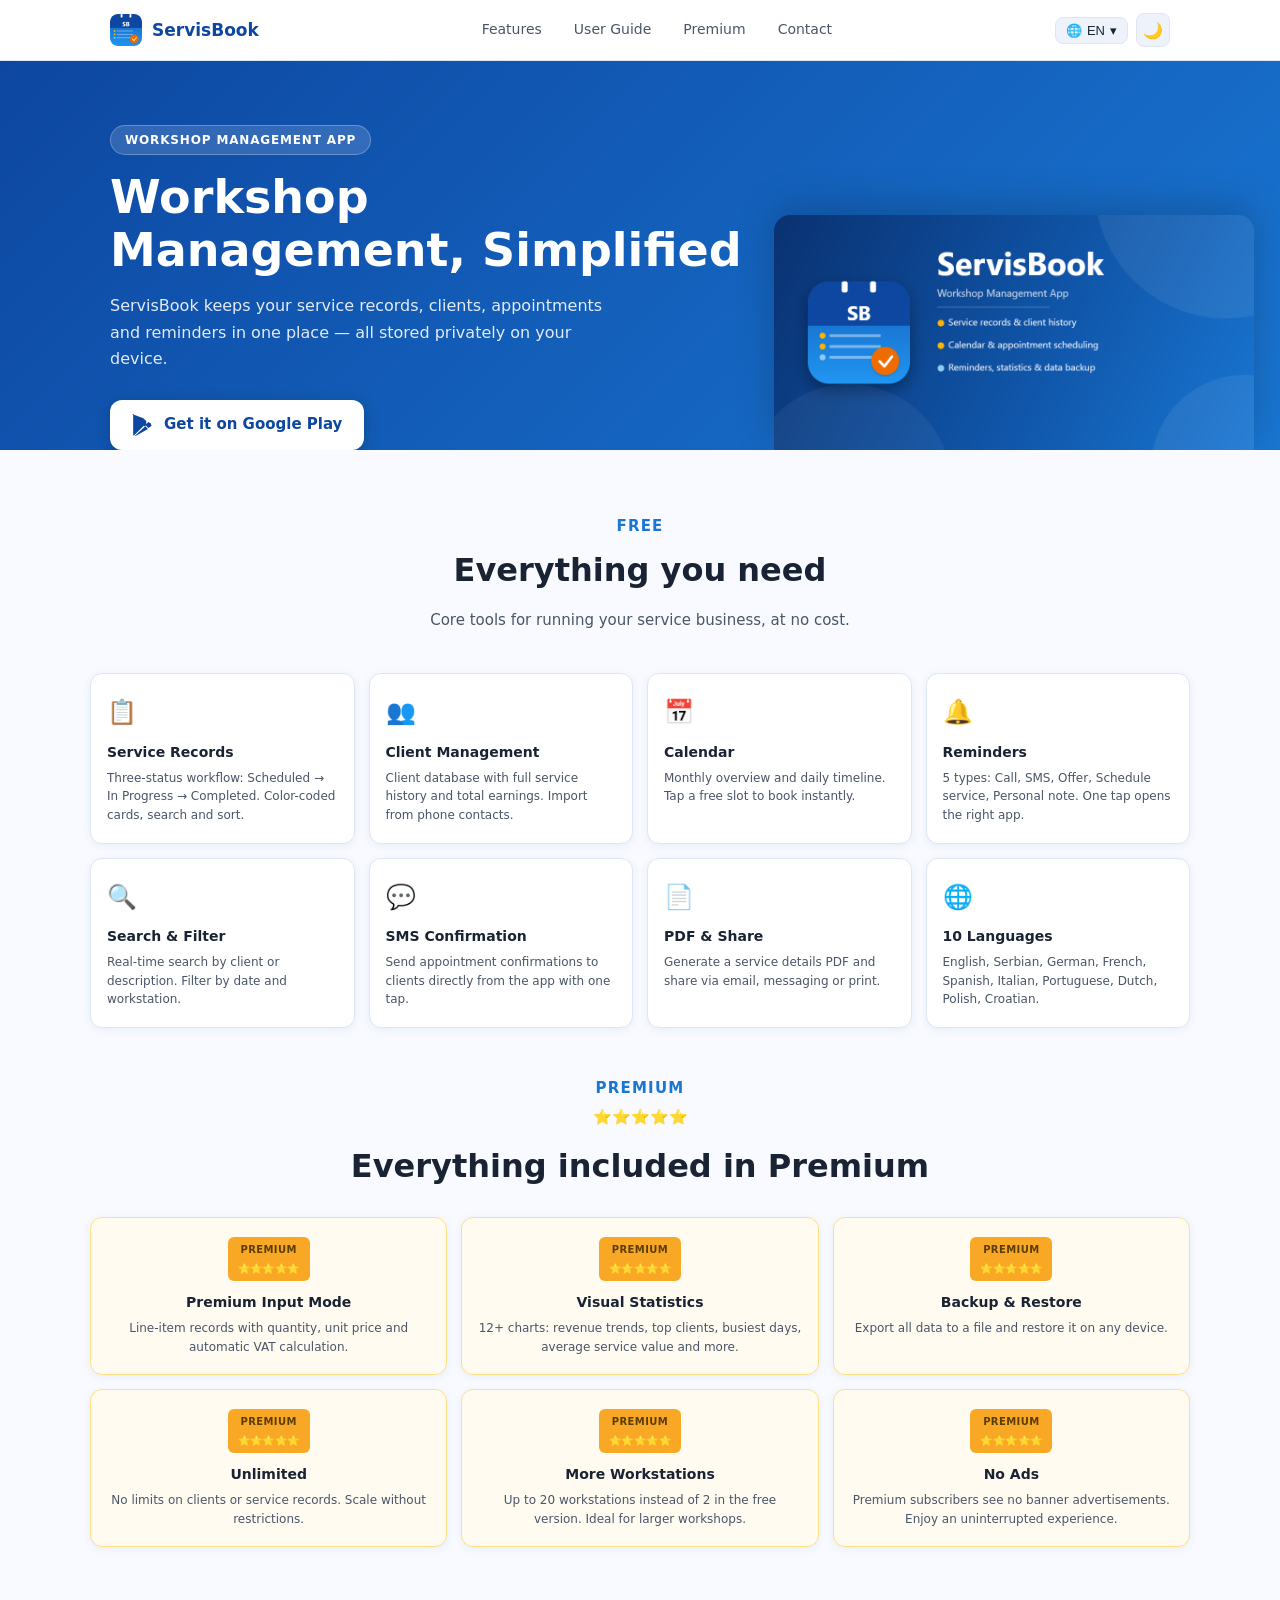
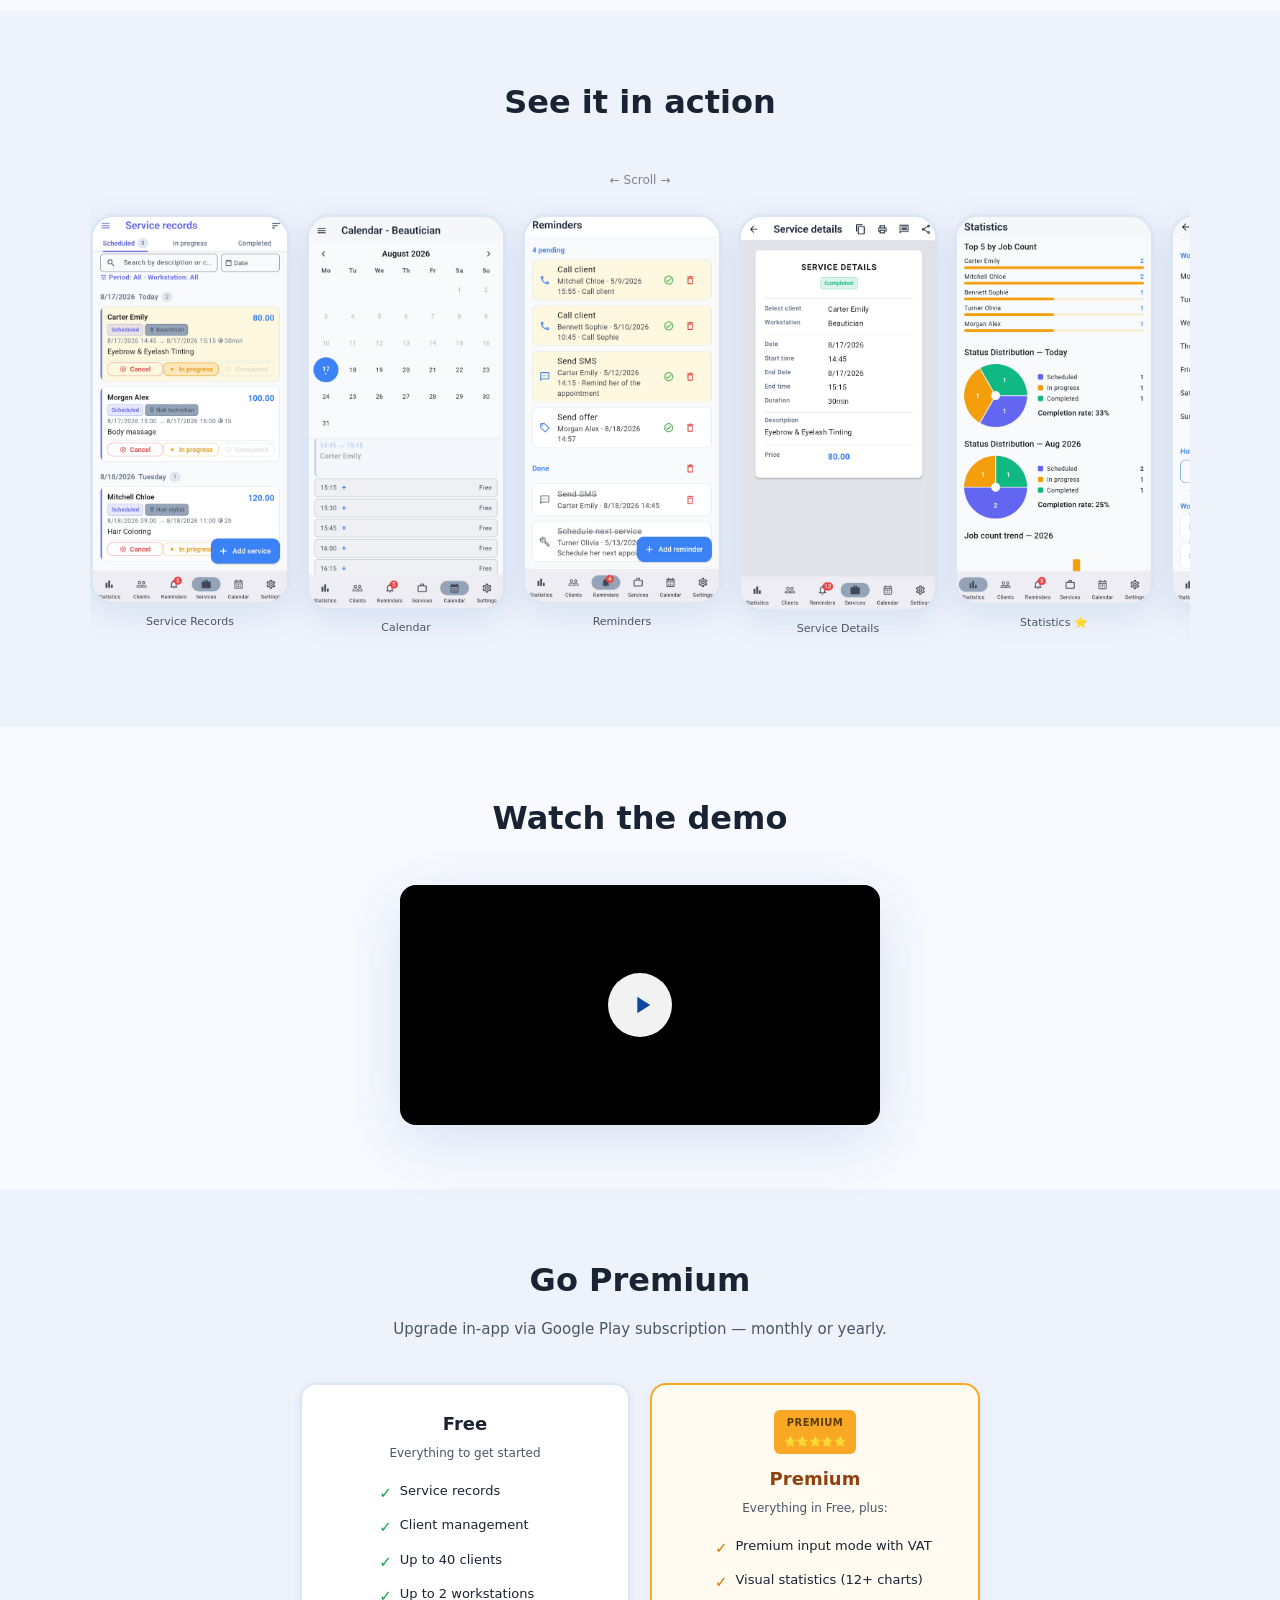
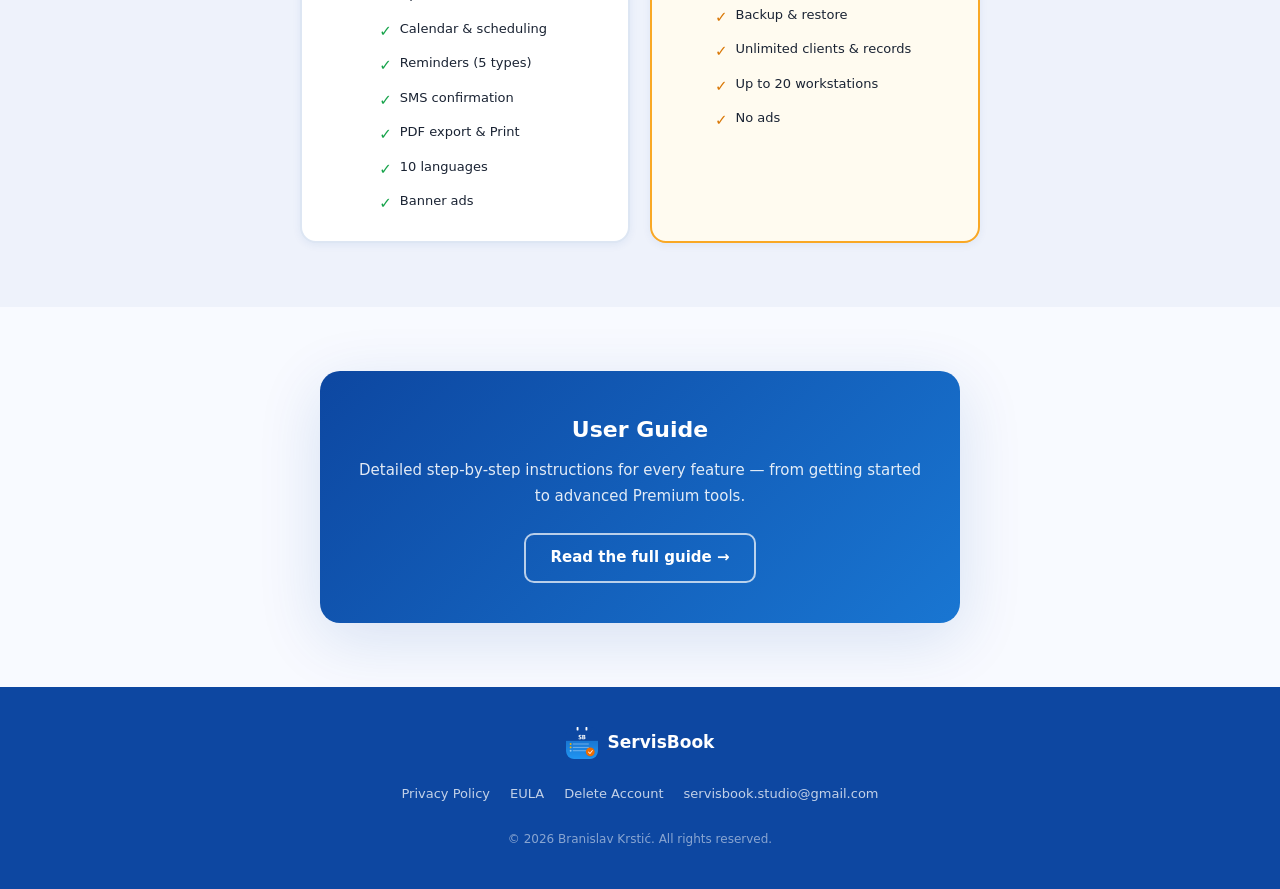
==== index.html @ ae4d9833 "Fix lightbox: remove preventDefault on gallery pointerdown so click events fire Co-Authored-By: Clau" ====
<!DOCTYPE html>
<html lang="en">
<head>
  <meta charset="UTF-8">
  <meta name="viewport" content="width=device-width,initial-scale=1">
  <title>ServisBook</title>
  <meta name="description" content="Workshop management app for service businesses. Track appointments, clients, reminders and statistics — all stored privately on your device.">
  <style>
    :root {
      --bg: #f8faff; --bg-alt: #eef2fb; --nav-bg: rgba(255,255,255,0.96);
      --text: #1a2333; --text-muted: #4a5568; --border: #dde6f3;
      --primary: #0D47A1; --primary-l: #1565C0; --primary-xl: #1976D2;
      --accent: #42A5F5; --gold: #F9A825; --gold-bg: #fffbf0; --gold-border: #ffe082;
      --card: #ffffff;
      --shadow-sm: 0 2px 8px rgba(13,71,161,.07);
      --shadow: 0 8px 32px rgba(13,71,161,.10);
      --shadow-lg: 0 16px 64px rgba(13,71,161,.14);
      --r: 12px;
    }
    @media (prefers-color-scheme: dark) {
      :root:not([data-theme="light"]) {
        --bg: #0a1628; --bg-alt: #0d1f38; --nav-bg: rgba(10,22,40,.96);
        --text: #dde8f4; --text-muted: #7a9ab5; --border: #1a3355;
        --card: #0f1e35; --gold-bg: #1c1500; --gold-border: #3d2e00;
        --shadow-sm: 0 2px 8px rgba(0,0,0,.25);
        --shadow: 0 8px 32px rgba(0,0,0,.35);
        --shadow-lg: 0 16px 64px rgba(0,0,0,.45);
      }
    }
    :root[data-theme="dark"] {
      --bg: #0a1628; --bg-alt: #0d1f38; --nav-bg: rgba(10,22,40,.96);
      --text: #dde8f4; --text-muted: #7a9ab5; --border: #1a3355;
      --card: #0f1e35; --gold-bg: #1c1500; --gold-border: #3d2e00;
      --shadow-sm: 0 2px 8px rgba(0,0,0,.25);
      --shadow: 0 8px 32px rgba(0,0,0,.35);
      --shadow-lg: 0 16px 64px rgba(0,0,0,.45);
    }
    :root[data-theme="light"] {
      --bg: #f8faff; --bg-alt: #eef2fb; --nav-bg: rgba(255,255,255,.96);
      --text: #1a2333; --text-muted: #4a5568; --border: #dde6f3;
      --card: #ffffff; --gold-bg: #fffbf0; --gold-border: #ffe082;
      --shadow-sm: 0 2px 8px rgba(13,71,161,.07);
      --shadow: 0 8px 32px rgba(13,71,161,.10);
      --shadow-lg: 0 16px 64px rgba(13,71,161,.14);
    }

    *, *::before, *::after { box-sizing: border-box; margin: 0; padding: 0; }
    html { scroll-behavior: smooth; }
    body { font-family: -apple-system, BlinkMacSystemFont, 'Segoe UI', system-ui, sans-serif;
      background: var(--bg); color: var(--text); line-height: 1.7; font-size: 15px; }
    img { max-width: 100%; display: block; }
    a { color: var(--primary-xl); text-decoration: none; }
    a:hover { text-decoration: underline; }

    /* NAV */
    .nav {
      position: sticky; top: 0; z-index: 100;
      background: var(--nav-bg);
      backdrop-filter: blur(12px);
      border-bottom: 1px solid var(--border);
    }
    .nav-inner {
      max-width: 1100px; margin: 0 auto;
      display: flex; align-items: center; justify-content: space-between;
      padding: 0 20px; height: 60px; gap: 16px;
    }
    .nav-logo { display: flex; align-items: center; gap: 10px; text-decoration: none; }
    .nav-logo img { width: 32px; height: 32px; border-radius: 8px; }
    .nav-logo span { font-weight: 700; font-size: 17px; color: var(--primary); }
    .nav-links { display: none; gap: 4px; }
    .nav-links a {
      padding: 6px 14px; border-radius: 8px; font-size: 14px; font-weight: 500;
      color: var(--text-muted); text-decoration: none; transition: background .15s, color .15s;
    }
    .nav-links a:hover { background: var(--bg-alt); color: var(--primary); }
    .nav-right { display: flex; align-items: center; gap: 8px; }

    /* Language selector */
    .lang-wrap { position: relative; }
    .lang-btn {
      background: var(--bg-alt); border: 1px solid var(--border); border-radius: 8px;
      padding: 5px 10px; cursor: pointer; font-size: 13px; color: var(--text);
      display: flex; align-items: center; gap: 5px; white-space: nowrap;
    }
    .lang-btn:hover { border-color: var(--primary-xl); }
    .lang-dropdown {
      display: none; position: absolute; right: 0; top: calc(100% + 6px);
      background: var(--card); border: 1px solid var(--border); border-radius: 10px;
      box-shadow: var(--shadow); min-width: 160px; overflow: hidden; z-index: 200;
    }
    .lang-dropdown.open { display: block; }
    .lang-option {
      display: flex; align-items: center; gap: 8px;
      padding: 9px 14px; cursor: pointer; font-size: 13px;
      color: var(--text); transition: background .1s;
    }
    .lang-option:hover { background: var(--bg-alt); }
    .lang-option.active { color: var(--primary); font-weight: 600; }

    /* Hamburger */
    .hamburger {
      background: none; border: none; cursor: pointer; padding: 6px;
      display: flex; flex-direction: column; gap: 5px;
    }
    .hamburger span {
      display: block; width: 22px; height: 2px;
      background: var(--text); border-radius: 2px; transition: transform .2s, opacity .2s;
    }
    .hamburger.open span:nth-child(1) { transform: translateY(7px) rotate(45deg); }
    .hamburger.open span:nth-child(2) { opacity: 0; }
    .hamburger.open span:nth-child(3) { transform: translateY(-7px) rotate(-45deg); }

    /* Mobile nav drawer */
    .mobile-nav {
      display: none; flex-direction: column; gap: 2px;
      padding: 8px 16px 16px; border-top: 1px solid var(--border);
      background: var(--nav-bg);
    }
    .mobile-nav.open { display: flex; }
    .mobile-nav a {
      padding: 10px 14px; border-radius: 8px; color: var(--text);
      font-size: 15px; font-weight: 500; text-decoration: none;
    }
    .mobile-nav a:hover { background: var(--bg-alt); }

    /* Theme toggle */
    .theme-btn {
      background: var(--bg-alt); border: 1px solid var(--border); border-radius: 8px;
      width: 34px; height: 34px; cursor: pointer; font-size: 16px;
      display: flex; align-items: center; justify-content: center;
    }
    .theme-btn:hover { border-color: var(--primary-xl); }

    /* HERO */
    .hero {
      background: linear-gradient(135deg, var(--primary) 0%, var(--primary-xl) 100%);
      color: #fff; overflow: hidden;
    }
    .hero-inner {
      max-width: 1100px; margin: 0 auto;
      display: flex; flex-direction: column; align-items: center;
      padding: 48px 20px 0; gap: 32px;
    }
    .hero-text { text-align: center; }
    .hero-eyebrow {
      display: inline-block; background: rgba(255,255,255,.15);
      border: 1px solid rgba(255,255,255,.25); border-radius: 20px;
      padding: 4px 14px; font-size: 12px; font-weight: 600;
      letter-spacing: .07em; text-transform: uppercase; margin-bottom: 16px;
    }
    .hero h1 {
      font-size: clamp(26px, 6vw, 46px); font-weight: 800;
      line-height: 1.15; margin-bottom: 16px; text-wrap: balance;
    }
    .hero-desc {
      font-size: 16px; opacity: .88; max-width: 520px;
      margin: 0 auto 28px; line-height: 1.65;
    }
    .hero-cta { display: flex; flex-wrap: wrap; gap: 12px; justify-content: center; }
    .btn-play {
      display: inline-flex; align-items: center; gap: 10px;
      background: #fff; color: var(--primary);
      border-radius: 12px; padding: 12px 22px;
      font-weight: 700; font-size: 15px; text-decoration: none;
      box-shadow: 0 4px 16px rgba(0,0,0,.2); transition: transform .15s, box-shadow .15s;
    }
    .btn-play:hover { transform: translateY(-2px); box-shadow: 0 8px 24px rgba(0,0,0,.25); text-decoration: none; }
    .btn-play svg { width: 22px; height: 22px; flex-shrink: 0; }
    .hero-banner {
      width: 100%; max-width: 640px;
      border-radius: 16px 16px 0 0;
      box-shadow: 0 -8px 40px rgba(0,0,0,.2);
    }

    /* SECTIONS */
    .section { padding: 64px 20px; }
    .section-alt { background: var(--bg-alt); }
    .section-inner { max-width: 1100px; margin: 0 auto; }
    .section-header { text-align: center; margin-bottom: 40px; }
    .section-header h2 {
      font-size: clamp(22px, 4vw, 32px); font-weight: 800;
      color: var(--text); margin-bottom: 10px; text-wrap: balance;
    }
    .section-header p { color: var(--text-muted); max-width: 520px; margin: 0 auto; }
    .eyebrow {
      display: inline-block; color: var(--primary-xl);
      font-size: 15px; font-weight: 700; letter-spacing: .08em;
      text-transform: uppercase; margin-bottom: 4px;
    }
    .eyebrow-stars {
      display: block; font-size: 15px; margin-bottom: 8px;
    }

    /* FEATURES GRID */
    .features-grid {
      display: grid; grid-template-columns: 1fr 1fr;
      gap: 14px;
    }
    .feat-card {
      background: var(--card); border: 1px solid var(--border);
      border-radius: var(--r); padding: 18px 16px;
      box-shadow: var(--shadow-sm); transition: transform .15s, box-shadow .15s;
    }
    .feat-card:hover { transform: translateY(-2px); box-shadow: var(--shadow); }
    .feat-icon { font-size: 24px; margin-bottom: 8px; }
    .feat-title { font-size: 14px; font-weight: 700; color: var(--text); margin-bottom: 4px; }
    .feat-desc { font-size: 12px; color: var(--text-muted); line-height: 1.55; }
    .premium-grid .feat-card {
      border-color: var(--gold-border); background: var(--gold-bg);
    }
    .premium-badge {
      display: inline-flex; flex-direction: column; align-items: center; gap: 2px;
      background: var(--gold); color: #5c3d00;
      font-size: 10px; font-weight: 700; border-radius: 6px;
      padding: 4px 10px; margin-bottom: 10px; letter-spacing: .04em;
    }
    .premium-grid .feat-card { text-align: center; }

    /* SCREENSHOTS */
    .gallery-wrap {
      overflow-x: auto; padding: 16px 0 24px;
      scroll-snap-type: x mandatory;
      user-select: none;
      -webkit-overflow-scrolling: touch;
      display: flex; gap: 16px; cursor: grab;
    }
    .gallery-wrap:active { cursor: grabbing; }
    .phone-frame {
      flex-shrink: 0; width: 160px;
      border-radius: 24px; border: 3px solid var(--border);
      overflow: hidden; box-shadow: var(--shadow);
      scroll-snap-align: start; background: var(--card);
      transition: transform .2s, box-shadow .2s;
    }
    .phone-frame:hover { transform: translateY(-4px) scale(1.02); box-shadow: var(--shadow-lg); }
    .phone-frame img { width: 100%; display: block; }
    .gallery-caption {
      text-align: center; margin-top: 8px;
      font-size: 11px; color: var(--text-muted); font-weight: 500;
    }
    .gallery-item { display: flex; flex-direction: column; align-items: center; }
    .phone-frame { cursor: zoom-in; }

    /* LIGHTBOX */
    #lightbox {
      display: none; position: fixed; inset: 0; z-index: 9999;
      background: rgba(0,0,0,.85); align-items: center; justify-content: center;
    }
    #lightbox.open { display: flex; }
    #lightbox-img {
      max-width: 90vw; max-height: 90vh;
      border-radius: 20px; box-shadow: 0 8px 48px rgba(0,0,0,.6);
      object-fit: contain;
    }
    #lightbox-close {
      position: fixed; top: 20px; right: 24px;
      background: rgba(255,255,255,.15); border: none; color: #fff;
      font-size: 22px; width: 40px; height: 40px; border-radius: 50%;
      cursor: pointer; display: flex; align-items: center; justify-content: center;
      backdrop-filter: blur(4px); transition: background .15s;
    }
    #lightbox-close:hover { background: rgba(255,255,255,.3); }

    /* VIDEO */
    .video-wrap {
      position: relative; border-radius: 16px; overflow: hidden;
      box-shadow: var(--shadow-lg); max-width: 480px; margin: 0 auto;
      background: #000;
    }
    .video-wrap video { width: 100%; display: block; }
    .video-overlay {
      position: absolute; inset: 0;
      display: flex; align-items: center; justify-content: center;
      background: rgba(0,0,0,.3); transition: opacity .2s; cursor: pointer;
    }
    .video-overlay.hidden { opacity: 0; pointer-events: none; }
    .play-circle {
      width: 64px; height: 64px; border-radius: 50%;
      background: rgba(255,255,255,.95); display: flex;
      align-items: center; justify-content: center;
      box-shadow: 0 4px 24px rgba(0,0,0,.4);
    }
    .play-circle svg { width: 28px; height: 28px; margin-left: 4px; }

    /* PREMIUM COMPARE */
    .compare-grid {
      display: grid; grid-template-columns: 1fr 1fr; gap: 20px;
      max-width: 680px; margin: 0 auto;
    }
    .compare-card {
      background: var(--card); border: 2px solid var(--border);
      border-radius: 16px; padding: 24px 20px;
      box-shadow: var(--shadow-sm);
    }
    .compare-card.premium {
      border-color: var(--gold); background: var(--gold-bg);
    }
    .compare-title {
      font-size: 18px; font-weight: 800; margin-bottom: 4px; color: var(--text);
    }
    .compare-card.premium .compare-title { color: #92400e; }
    @media (prefers-color-scheme: dark) {
      :root:not([data-theme="light"]) .compare-card.premium .compare-title { color: var(--gold); }
    }
    :root[data-theme="dark"] .compare-card.premium .compare-title { color: var(--gold); }
    .compare-sub { font-size: 12px; color: var(--text-muted); margin-bottom: 16px; }
    .compare-card { text-align: center; }
    .compare-card .compare-list { text-align: left; padding-left: 20%; }
    .compare-card.premium .compare-list { padding-left: 15%; }
    .compare-list { list-style: none; display: flex; flex-direction: column; gap: 8px; }
    .compare-list li { display: flex; align-items: flex-start; gap: 8px; font-size: 13px; }
    .check { color: #16a34a; font-size: 15px; flex-shrink: 0; margin-top: 1px; }
    .compare-card.premium .check { color: #d97706; }

    /* GUIDE TEASER */
    .guide-card {
      background: linear-gradient(135deg, var(--primary) 0%, var(--primary-xl) 100%);
      border-radius: 20px; padding: 40px 32px; text-align: center; color: #fff;
      box-shadow: var(--shadow-lg); max-width: 640px; margin: 0 auto;
    }
    .guide-card h3 { font-size: 22px; font-weight: 800; margin-bottom: 10px; }
    .guide-card p { opacity: .88; margin-bottom: 24px; font-size: 15px; }
    .btn-outline-white {
      display: inline-block; border: 2px solid rgba(255,255,255,.7);
      color: #fff; padding: 10px 24px; border-radius: 10px;
      font-weight: 600; font-size: 15px; text-decoration: none;
      transition: background .15s, border-color .15s;
    }
    .btn-outline-white:hover { background: rgba(255,255,255,.15); border-color: #fff; text-decoration: none; }

    /* FOOTER */
    .footer {
      background: var(--primary); color: rgba(255,255,255,.85);
      padding: 40px 20px;
    }
    .footer-inner {
      max-width: 1100px; margin: 0 auto;
      display: flex; flex-direction: column; gap: 24px; align-items: center;
      text-align: center;
    }
    .footer-logo { display: flex; align-items: center; gap: 10px; }
    .footer-logo img { width: 32px; height: 32px; border-radius: 8px; }
    .footer-logo span { font-weight: 700; font-size: 17px; color: #fff; }
    .footer-links { display: flex; flex-wrap: wrap; gap: 12px 20px; justify-content: center; }
    .footer-links a { color: rgba(255,255,255,.75); font-size: 13px; text-decoration: none; }
    .footer-links a:hover { color: #fff; text-decoration: underline; }
    .footer-copy { font-size: 12px; opacity: .6; }

    /* RESPONSIVE */
    @media (min-width: 600px) {
      .features-grid { grid-template-columns: repeat(3, 1fr); }
      .phone-frame { width: 180px; }
    }
    @media (min-width: 768px) {
      .nav-links { display: flex; }
      .hamburger { display: none; }
      .hero-inner { flex-direction: row; align-items: flex-end; padding: 64px 20px 0; }
      .hero-text { text-align: left; flex: 1; }
      .hero-cta { justify-content: flex-start; }
      .hero-desc { margin-left: 0; }
      .hero-banner { max-width: 480px; flex-shrink: 0; }
      .features-grid { grid-template-columns: repeat(4, 1fr); }
      .premium-grid { grid-template-columns: repeat(3, 1fr); }
      .phone-frame { width: 200px; }
    }
    @media (min-width: 1024px) {
      .compare-grid { grid-template-columns: 1fr 1fr; }
    }

    /* Scroll indicator for gallery */
    .gallery-hint {
      text-align: center; color: var(--text-muted);
      font-size: 12px; margin-bottom: 8px; opacity: .7;
    }
  </style>
</head>
<body>

<!-- NAV -->
<nav class="nav" id="nav">
  <div class="nav-inner">
    <a class="nav-logo" href="/">
      <img src="assets/logo.png" alt="ServisBook">
      <span>ServisBook</span>
    </a>
    <div class="nav-links" id="nav-links">
      <a href="#features" data-i18n="nav_features">Features</a>
      <a href="guide.html" data-i18n="nav_guide">User Guide</a>
      <a href="#premium" data-i18n="nav_premium">Premium</a>
      <a href="#contact" data-i18n="nav_contact">Contact</a>
    </div>
    <div class="nav-right">
      <div class="lang-wrap">
        <button class="lang-btn" id="lang-btn" aria-label="Language">🌐 <span id="lang-label">EN</span> ▾</button>
        <div class="lang-dropdown" id="lang-dropdown">
          <div class="lang-option" data-lang="en">🇬🇧 English</div>
          <div class="lang-option" data-lang="sr">🇷🇸 Srpski</div>
          <div class="lang-option" data-lang="de">🇩🇪 Deutsch</div>
          <div class="lang-option" data-lang="fr">🇫🇷 Français</div>
          <div class="lang-option" data-lang="es">🇪🇸 Español</div>
          <div class="lang-option" data-lang="it">🇮🇹 Italiano</div>
          <div class="lang-option" data-lang="pt">🇵🇹 Português</div>
          <div class="lang-option" data-lang="nl">🇳🇱 Nederlands</div>
          <div class="lang-option" data-lang="pl">🇵🇱 Polski</div>
          <div class="lang-option" data-lang="hr">🇭🇷 Hrvatski</div>
        </div>
      </div>
      <button class="theme-btn" id="theme-btn" aria-label="Toggle theme" title="Toggle dark mode">🌙</button>
      <button class="hamburger" id="hamburger" aria-label="Menu">
        <span></span><span></span><span></span>
      </button>
    </div>
  </div>
  <div class="mobile-nav" id="mobile-nav">
    <a href="#features" data-i18n="nav_features">Features</a>
    <a href="guide.html" data-i18n="nav_guide">User Guide</a>
    <a href="#premium" data-i18n="nav_premium">Premium</a>
    <a href="#contact" data-i18n="nav_contact">Contact</a>
  </div>
</nav>

<!-- HERO -->
<section class="hero" id="hero">
  <div class="hero-inner">
    <div class="hero-text">
      <div class="hero-eyebrow" data-i18n="hero_eyebrow">Workshop Management App</div>
      <h1 data-i18n="hero_tagline">Workshop Management,<br>Simplified</h1>
      <p class="hero-desc" data-i18n="hero_desc">ServisBook keeps your service records, clients, appointments and reminders in one place — all stored privately on your device.</p>
      <div class="hero-cta">
        <a class="btn-play" href="https://play.google.com/store/apps/details?id=com.servisbook.app" target="_blank" rel="noopener">
          <svg viewBox="0 0 24 24" fill="currentColor"><path d="M3.18 23.76c.38.21.82.22 1.22.03l13.04-7.53-2.87-2.87L3.18 23.76zM20.7 10.37l-2.87-1.66-3.22 3.22 3.22 3.22 2.9-1.67c.83-.48.83-1.63-.03-2.11zM1.74.28C1.45.59 1.28 1.06 1.28 1.67v20.66c0 .61.17 1.08.46 1.39l.07.07 11.57-11.57v-.27L1.81.21l-.07.07zM15.57 7.72l-3.22-3.22L.74.27C.35.07-.09.09.28.3l13.42 13.42 1.87-1.87z"/></svg>
          <span data-i18n="hero_cta">Get it on Google Play</span>
        </a>
      </div>
    </div>
    <img class="hero-banner" src="assets/banner.png" alt="ServisBook — Workshop Management App">
  </div>
</section>

<!-- FEATURES -->
<section class="section" id="features">
  <div class="section-inner">
    <div class="section-header">
      <div class="eyebrow" data-i18n="eyebrow_free">Free</div>
      <h2 data-i18n="section_features">Everything you need</h2>
      <p data-i18n="section_features_sub">Core tools for running your service business, at no cost.</p>
    </div>
    <div class="features-grid">
      <div class="feat-card">
        <div class="feat-icon">📋</div>
        <div class="feat-title" data-i18n="feat_records_title">Service Records</div>
        <div class="feat-desc" data-i18n="feat_records_desc">Three-status workflow: Scheduled → In Progress → Completed. Color-coded cards, search and sort by date, price or client.</div>
      </div>
      <div class="feat-card">
        <div class="feat-icon">👥</div>
        <div class="feat-title" data-i18n="feat_clients_title">Client Management</div>
        <div class="feat-desc" data-i18n="feat_clients_desc">Client database with full service history, appointment count and total earnings. Import directly from phone contacts.</div>
      </div>
      <div class="feat-card">
        <div class="feat-icon">📅</div>
        <div class="feat-title" data-i18n="feat_calendar_title">Calendar</div>
        <div class="feat-desc" data-i18n="feat_calendar_desc">Monthly overview and daily timeline with free and busy slots. Tap a free slot to book a new appointment instantly.</div>
      </div>
      <div class="feat-card">
        <div class="feat-icon">🔔</div>
        <div class="feat-title" data-i18n="feat_reminders_title">Reminders</div>
        <div class="feat-desc" data-i18n="feat_reminders_desc">5 types: Call, SMS, Offer, Schedule next service, Personal note. One tap opens phone, SMS or email app.</div>
      </div>
      <div class="feat-card">
        <div class="feat-icon">🔍</div>
        <div class="feat-title" data-i18n="feat_search_title">Search &amp; Filter</div>
        <div class="feat-desc" data-i18n="feat_search_desc">Real-time search by client name or description. Filter by date range and workstation.</div>
      </div>
      <div class="feat-card">
        <div class="feat-icon">💬</div>
        <div class="feat-title" data-i18n="feat_sms_title">SMS Confirmation</div>
        <div class="feat-desc" data-i18n="feat_sms_desc">Send appointment confirmation or cancellation SMS to clients directly from the app with one tap.</div>
      </div>
      <div class="feat-card">
        <div class="feat-icon">📄</div>
        <div class="feat-title" data-i18n="feat_pdf_title">PDF &amp; Share</div>
        <div class="feat-desc" data-i18n="feat_pdf_desc">Generate a service details PDF with your company data and share it via email, messaging or print.</div>
      </div>
      <div class="feat-card">
        <div class="feat-icon">🌐</div>
        <div class="feat-title" data-i18n="feat_lang_title">10 Languages</div>
        <div class="feat-desc" data-i18n="feat_lang_desc">English, Serbian, German, French, Spanish, Italian, Portuguese, Dutch, Polish, Croatian.</div>
      </div>
    </div>

    <div class="section-header" style="margin-top:48px; margin-bottom:24px;">
      <div class="eyebrow" data-i18n="eyebrow_premium">Premium</div>
      <div class="eyebrow-stars">⭐⭐⭐⭐⭐</div>
      <h2 data-i18n="section_premium_features">Everything included in Premium</h2>
    </div>
    <div class="features-grid premium-grid">
      <div class="feat-card">
        <div class="premium-badge"><span>PREMIUM</span><span>⭐⭐⭐⭐⭐</span></div>
        <div class="feat-title" data-i18n="feat_invoice_title">Premium Input Mode</div>
        <div class="feat-desc" data-i18n="feat_invoice_desc">Line-item service records with quantity, unit price and automatic VAT calculation.</div>
      </div>
      <div class="feat-card">
        <div class="premium-badge"><span>PREMIUM</span><span>⭐⭐⭐⭐⭐</span></div>
        <div class="feat-title" data-i18n="feat_stats_title">Visual Statistics</div>
        <div class="feat-desc" data-i18n="feat_stats_desc">12+ charts: revenue trends, top clients, busiest days, average service value, new vs. loyal clients and more.</div>
      </div>
      <div class="feat-card">
        <div class="premium-badge"><span>PREMIUM</span><span>⭐⭐⭐⭐⭐</span></div>
        <div class="feat-title" data-i18n="feat_backup_title">Backup &amp; Restore</div>
        <div class="feat-desc" data-i18n="feat_backup_desc">Export all your data to a file and restore it on any device. Never lose your business history.</div>
      </div>
      <div class="feat-card">
        <div class="premium-badge"><span>PREMIUM</span><span>⭐⭐⭐⭐⭐</span></div>
        <div class="feat-title" data-i18n="feat_unlimited_title">Unlimited</div>
        <div class="feat-desc" data-i18n="feat_unlimited_desc">No limits on the number of clients or service records. Scale your business without restrictions.</div>
      </div>
      <div class="feat-card">
        <div class="premium-badge"><span>PREMIUM</span><span>⭐⭐⭐⭐⭐</span></div>
        <div class="feat-title" data-i18n="feat_workstations_title">More Workstations</div>
        <div class="feat-desc" data-i18n="feat_workstations_desc">Up to 20 workstations instead of 2 in the free version. Ideal for larger workshops.</div>
      </div>
      <div class="feat-card">
        <div class="premium-badge"><span>PREMIUM</span><span>⭐⭐⭐⭐⭐</span></div>
        <div class="feat-title" data-i18n="feat_ads_title">No Ads</div>
        <div class="feat-desc" data-i18n="feat_ads_desc">Premium subscribers see no banner advertisements. Enjoy an uninterrupted experience.</div>
      </div>
    </div>
  </div>
</section>

<!-- LIGHTBOX -->
<div id="lightbox" role="dialog" aria-modal="true" aria-label="Image preview">
  <button id="lightbox-close" aria-label="Close">✕</button>
  <img id="lightbox-img" src="" alt="">
</div>

<!-- SCREENSHOTS -->
<section class="section section-alt" id="screenshots">
  <div class="section-inner">
    <div class="section-header">
      <h2 data-i18n="section_screenshots">See it in action</h2>
    </div>
    <p class="gallery-hint">← Scroll →</p>
    <div class="gallery-wrap" id="gallery">
      <div class="gallery-item">
        <div class="phone-frame"><img draggable="false" src="assets/1.jpg" alt="Service Records" loading="lazy"></div>
        <div class="gallery-caption" data-i18n="cap_1">Service Records</div>
      </div>
      <div class="gallery-item">
        <div class="phone-frame"><img draggable="false" src="assets/2.jpg" alt="Calendar" loading="lazy"></div>
        <div class="gallery-caption" data-i18n="cap_2">Calendar</div>
      </div>
      <div class="gallery-item">
        <div class="phone-frame"><img draggable="false" src="assets/4.jpg" alt="Reminders" loading="lazy"></div>
        <div class="gallery-caption" data-i18n="cap_4">Reminders</div>
      </div>
      <div class="gallery-item">
        <div class="phone-frame"><img draggable="false" src="assets/6.jpg" alt="Service Details" loading="lazy"></div>
        <div class="gallery-caption" data-i18n="cap_6">Service Details</div>
      </div>
      <div class="gallery-item">
        <div class="phone-frame"><img draggable="false" src="assets/3.jpg" alt="Statistics" loading="lazy"></div>
        <div class="gallery-caption" data-i18n="cap_3">Statistics ⭐</div>
      </div>
      <div class="gallery-item">
        <div class="phone-frame"><img draggable="false" src="assets/5.jpg" alt="Working Hours" loading="lazy"></div>
        <div class="gallery-caption" data-i18n="cap_5">Working Hours</div>
      </div>
      <div class="gallery-item">
        <div class="phone-frame"><img draggable="false" src="assets/7.jpg" alt="Settings" loading="lazy"></div>
        <div class="gallery-caption" data-i18n="cap_7">Settings</div>
      </div>
    </div>
  </div>
</section>

<!-- VIDEO -->
<section class="section" id="video">
  <div class="section-inner">
    <div class="section-header">
      <h2 data-i18n="section_video">Watch the demo</h2>
    </div>
    <div class="video-wrap">
      <video id="demo-video" src="assets/sb_video.mp4" playsinline preload="metadata"></video>
      <div class="video-overlay" id="video-overlay">
        <div class="play-circle">
          <svg viewBox="0 0 24 24" fill="#0D47A1"><path d="M8 5v14l11-7z"/></svg>
        </div>
      </div>
    </div>
  </div>
</section>

<!-- PREMIUM COMPARE -->
<section class="section section-alt" id="premium">
  <div class="section-inner">
    <div class="section-header">
      <h2 data-i18n="section_premium">Go Premium</h2>
      <p data-i18n="section_premium_sub">Upgrade in-app via Google Play subscription — monthly or yearly.</p>
    </div>
    <div class="compare-grid">
      <div class="compare-card">
        <div class="compare-title" data-i18n="free_label">Free</div>
        <div class="compare-sub" data-i18n="free_sub">Everything to get started</div>
        <ul class="compare-list">
          <li><span class="check">✓</span><span data-i18n="cmp_records">Service records</span></li>
          <li><span class="check">✓</span><span data-i18n="cmp_clients">Client management</span></li>
          <li><span class="check">✓</span><span data-i18n="cmp_clients_free">Up to 40 clients</span></li>
          <li><span class="check">✓</span><span data-i18n="cmp_workstations_free">Up to 2 workstations</span></li>
          <li><span class="check">✓</span><span data-i18n="cmp_calendar">Calendar &amp; scheduling</span></li>
          <li><span class="check">✓</span><span data-i18n="cmp_reminders">Reminders (5 types)</span></li>
          <li><span class="check">✓</span><span data-i18n="cmp_sms">SMS confirmation</span></li>
          <li><span class="check">✓</span><span data-i18n="cmp_pdf">PDF export</span></li>
          <li><span class="check">✓</span><span data-i18n="cmp_lang">10 languages</span></li>
          <li><span class="check">✓</span><span data-i18n="cmp_ads_free">Banner ads</span></li>
        </ul>
      </div>
      <div class="compare-card premium">
        <div class="premium-badge"><span>PREMIUM</span><span>⭐⭐⭐⭐⭐</span></div>
        <div class="compare-title" data-i18n="premium_label">Premium</div>
        <div class="compare-sub" data-i18n="premium_sub">Everything in Free, plus:</div>
        <ul class="compare-list">
          <li><span class="check">✓</span><span data-i18n="cmp_invoice">Premium input mode with VAT</span></li>
          <li><span class="check">✓</span><span data-i18n="cmp_stats">Visual statistics (12+ charts)</span></li>
          <li><span class="check">✓</span><span data-i18n="cmp_backup">Backup &amp; restore</span></li>
          <li><span class="check">✓</span><span data-i18n="cmp_unlimited">Unlimited clients &amp; records</span></li>
          <li><span class="check">✓</span><span data-i18n="cmp_workstations">Up to 20 workstations</span></li>
          <li><span class="check">✓</span><span data-i18n="cmp_no_ads">No ads</span></li>
        </ul>
      </div>
    </div>
  </div>
</section>

<!-- GUIDE TEASER -->
<section class="section" id="guide-teaser">
  <div class="section-inner">
    <div class="guide-card">
      <h3 data-i18n="section_guide">User Guide</h3>
      <p data-i18n="guide_teaser">Detailed step-by-step instructions for every feature — from getting started to advanced Premium tools.</p>
      <a href="guide.html" class="btn-outline-white" data-i18n="guide_cta">Read the full guide →</a>
    </div>
  </div>
</section>

<!-- FOOTER -->
<footer class="footer" id="contact">
  <div class="footer-inner">
    <div class="footer-logo">
      <img src="assets/logo.png" alt="ServisBook">
      <span>ServisBook</span>
    </div>
    <div class="footer-links">
      <a href="https://servisbookstudio.github.io/servisbook-legal/" target="_blank">Privacy Policy</a>
      <a href="https://servisbookstudio.github.io/servisbook-legal/terms.html" target="_blank">EULA</a>
      <a href="https://servisbookstudio.github.io/servisbook-legal/delete-account.html" target="_blank">Delete Account</a>
      <a href="mailto:servisbook.studio@gmail.com">servisbook.studio@gmail.com</a>
    </div>
    <div class="footer-copy">© 2026 Branislav Krstić. All rights reserved.</div>
  </div>
</footer>

<script>
const T = {
  en: {
    nav_features:'Features', nav_guide:'User Guide', nav_premium:'Premium', nav_contact:'Contact',
    hero_eyebrow:'Workshop Management App',
    hero_tagline:'Workshop Management, Simplified',
    hero_desc:'ServisBook keeps your service records, clients, appointments and reminders in one place — all stored privately on your device.',
    hero_cta:'Get it on Google Play',
    eyebrow_free:'Free', eyebrow_premium:'Premium',
    section_features:'Everything you need', section_features_sub:'Core tools for running your service business, at no cost.',
    section_premium_features:'Everything included in Premium',
    feat_workstations_title:'More Workstations', feat_workstations_desc:'Up to 20 workstations instead of 2 in the free version. Ideal for larger workshops.',
    feat_ads_title:'No Ads', feat_ads_desc:'Premium subscribers see no banner advertisements. Enjoy an uninterrupted experience.',
    section_screenshots:'See it in action',
    section_video:'Watch the demo',
    section_premium:'Go Premium', section_premium_sub:'Upgrade in-app via Google Play subscription — monthly or yearly.',
    section_guide:'User Guide', guide_teaser:'Detailed step-by-step instructions for every feature — from getting started to advanced Premium tools.', guide_cta:'Read the full guide →',
    feat_records_title:'Service Records', feat_records_desc:'Three-status workflow: Scheduled → In Progress → Completed. Color-coded cards, search and sort.',
    feat_clients_title:'Client Management', feat_clients_desc:'Client database with full service history and total earnings. Import from phone contacts.',
    feat_calendar_title:'Calendar', feat_calendar_desc:'Monthly overview and daily timeline. Tap a free slot to book instantly.',
    feat_reminders_title:'Reminders', feat_reminders_desc:'5 types: Call, SMS, Offer, Schedule service, Personal note. One tap opens the right app.',
    feat_search_title:'Search & Filter', feat_search_desc:'Real-time search by client or description. Filter by date and workstation.',
    feat_sms_title:'SMS Confirmation', feat_sms_desc:'Send appointment confirmations to clients directly from the app with one tap.',
    feat_pdf_title:'PDF & Share', feat_pdf_desc:'Generate a service details PDF and share via email, messaging or print.',
    feat_lang_title:'10 Languages', feat_lang_desc:'English, Serbian, German, French, Spanish, Italian, Portuguese, Dutch, Polish, Croatian.',
    feat_invoice_title:'Premium Input Mode', feat_invoice_desc:'Line-item records with quantity, unit price and automatic VAT calculation.',
    feat_stats_title:'Visual Statistics', feat_stats_desc:'12+ charts: revenue trends, top clients, busiest days, average service value and more.',
    feat_backup_title:'Backup & Restore', feat_backup_desc:'Export all data to a file and restore it on any device.',
    feat_unlimited_title:'Unlimited', feat_unlimited_desc:'No limits on clients or service records. Scale without restrictions.',
    free_label:'Free', free_sub:'Everything to get started',
    premium_label:'Premium', premium_sub:'Everything in Free, plus:',
    cmp_records:'Service records', cmp_clients:'Client management', cmp_calendar:'Calendar & scheduling',
    cmp_reminders:'Reminders (5 types)', cmp_sms:'SMS confirmation', cmp_pdf:'PDF export & Print', cmp_lang:'10 languages',
    cmp_clients_free:'Up to 40 clients', cmp_workstations_free:'Up to 2 workstations', cmp_ads_free:'Banner ads',
    cmp_invoice:'Premium input mode with VAT', cmp_stats:'Visual statistics (12+ charts)', cmp_backup:'Backup & restore', cmp_unlimited:'Unlimited clients & records', cmp_workstations:'Up to 20 workstations', cmp_no_ads:'No ads',
    cap_1:'Service Records', cap_2:'Calendar', cap_3:'Statistics ⭐', cap_4:'Reminders', cap_5:'Working Hours', cap_6:'Service Details', cap_7:'Settings',
  },
  sr: {
    nav_features:'Mogućnosti', nav_guide:'Uputstvo', nav_premium:'Premium', nav_contact:'Kontakt',
    hero_eyebrow:'Aplikacija za servisne radionice',
    hero_tagline:'Upravljanje servisom, jednostavno',
    hero_desc:'ServisBook čuva vaše usluge, klijente, termine i podsetnike na jednom mestu — sve privatno na vašem uređaju.',
    hero_cta:'Preuzmi na Google Play',
    eyebrow_free:'Besplatno', eyebrow_premium:'Premium',
    section_features:'Sve što vam treba', section_features_sub:'Osnovi alati za vaš servisni biznis, besplatno.',
    section_premium_features:'Sve što uključuje Premium',
    feat_workstations_title:'Više radnih mesta', feat_workstations_desc:'Do 20 radnih mesta umesto 2 u besplatnoj verziji. Idealno za veće radionice.',
    feat_ads_title:'Bez reklama', feat_ads_desc:'Premium korisnici ne vide reklamne banere. Uživajte bez prekida.',
    section_screenshots:'Pogledajte aplikaciju',
    section_video:'Pogledajte demo',
    section_premium:'Premium plan', section_premium_sub:'Nadogradite unutar aplikacije putem Google Play pretplate — mesečno ili godišnje.',
    section_guide:'Uputstvo za upotrebu', guide_teaser:'Detaljna uputstva korak po korak za svaku funkciju aplikacije.', guide_cta:'Pročitajte celo uputstvo →',
    feat_records_title:'Evidencija usluga', feat_records_desc:'Tri statusa: Zakazano → U toku → Završeno. Kartice u bojama, pretraga i sortiranje.',
    feat_clients_title:'Upravljanje klijentima', feat_clients_desc:'Baza klijenata sa istorijom usluga i zaradama. Uvoz iz kontakata telefona.',
    feat_calendar_title:'Kalendar', feat_calendar_desc:'Mesečni pregled i dnevni raspored. Tapnite slobodan termin za brzo zakazivanje.',
    feat_reminders_title:'Podsetnici', feat_reminders_desc:'5 vrsta: Poziv, SMS, Ponuda, Zakazivanje, Lična beleška. Jedan tap otvara pravu aplikaciju.',
    feat_search_title:'Pretraga i filtriranje', feat_search_desc:'Pretraga u realnom vremenu. Filtriranje po datumu i radnom mestu.',
    feat_sms_title:'SMS potvrda', feat_sms_desc:'Pošaljite SMS potvrdu termina klijentu jednim tapovm.',
    feat_pdf_title:'PDF i deljenje', feat_pdf_desc:'Generisanje PDF radnog naloga i deljenje putem emaila ili štampanja.',
    feat_lang_title:'10 jezika', feat_lang_desc:'Srpski, engleski, nemački, francuski, španski, italijanski, portugalski, holandski, poljski, hrvatski.',
    feat_invoice_title:'Premium unos', feat_invoice_desc:'Stavke sa količinom, jediničnom cenom i automatskim obračunom PDV-a.',
    feat_stats_title:'Vizuelne statistike', feat_stats_desc:'12+ grafikona: prihodi, top klijenti, najopterećeniji dani, prosečna vrednost usluge.',
    feat_backup_title:'Backup i obnavljanje', feat_backup_desc:'Izvezite sve podatke u fajl i obnovite ih na bilo kom uređaju.',
    feat_unlimited_title:'Neograničeno', feat_unlimited_desc:'Bez ograničenja broja klijenata ili usluga.',
    free_label:'Besplatno', free_sub:'Sve za početak',
    premium_label:'Premium', premium_sub:'Sve iz Besplatnog, plus:',
    cmp_records:'Evidencija usluga', cmp_clients:'Upravljanje klijentima', cmp_calendar:'Kalendar i zakazivanje',
    cmp_reminders:'Podsetnici (5 vrsta)', cmp_sms:'SMS potvrda', cmp_pdf:'PDF izvoz i štampanje', cmp_lang:'10 jezika',
    cmp_clients_free:'Do 40 klijenata', cmp_workstations_free:'Do 2 radna mesta', cmp_ads_free:'Reklamni baneri',
    cmp_invoice:'Premium unos sa PDV-om', cmp_stats:'Vizuelne statistike (12+ grafikona)', cmp_backup:'Backup i obnavljanje', cmp_unlimited:'Neograničen broj klijenata i usluga', cmp_workstations:'Do 20 radnih mesta', cmp_no_ads:'Bez reklama',
    cap_1:'Evidencija usluga', cap_2:'Kalendar', cap_3:'Statistike ⭐', cap_4:'Podsetnici', cap_5:'Radno vreme', cap_6:'Detalji usluge', cap_7:'Podešavanja',
  },
  de: {
    nav_features:'Funktionen', nav_guide:'Benutzerhandbuch', nav_premium:'Premium', nav_contact:'Kontakt',
    hero_eyebrow:'Werkstattverwaltungs-App',
    hero_tagline:'Werkstattverwaltung, vereinfacht',
    hero_desc:'ServisBook verwaltet Ihre Serviceaufträge, Kunden, Termine und Erinnerungen — alles privat auf Ihrem Gerät.',
    hero_cta:'Jetzt bei Google Play',
    eyebrow_free:'Kostenlos', eyebrow_premium:'Premium',
    section_features:'Alles, was Sie brauchen', section_features_sub:'Grundlegende Werkzeuge für Ihr Servicegeschäft — kostenlos.',
    section_premium_features:'Alles im Premium-Abo enthalten',
    feat_workstations_title:'Mehr Arbeitsplätze', feat_workstations_desc:'Bis zu 20 Arbeitsplätze statt 2 in der kostenlosen Version. Ideal für größere Werkstätten.',
    feat_ads_title:'Keine Werbung', feat_ads_desc:'Premium-Abonnenten sehen keine Werbebanner. Ungestörtes Arbeiten.',
    section_screenshots:'Die App in Aktion',
    section_video:'Demo ansehen',
    section_premium:'Premium werden', section_premium_sub:'In der App über Google Play abonnieren — monatlich oder jährlich.',
    section_guide:'Benutzerhandbuch', guide_teaser:'Ausführliche Schritt-für-Schritt-Anleitungen für jede Funktion.', guide_cta:'Vollständige Anleitung lesen →',
    feat_records_title:'Serviceaufträge', feat_records_desc:'Drei Status: Geplant → In Bearbeitung → Abgeschlossen.',
    feat_clients_title:'Kundenverwaltung', feat_clients_desc:'Kundendatenbank mit Servicehistorie und Umsätzen.',
    feat_calendar_title:'Kalender', feat_calendar_desc:'Monatsübersicht und Tagesansicht mit freien Zeitslots.',
    feat_reminders_title:'Erinnerungen', feat_reminders_desc:'5 Typen: Anruf, SMS, Angebot, Termin, Persönliche Notiz.',
    feat_search_title:'Suche & Filter', feat_search_desc:'Echtzeitsuche und Filterung nach Datum und Arbeitsplatz.',
    feat_sms_title:'SMS-Bestätigung', feat_sms_desc:'Terminbestätigung per SMS mit einem Tipp senden.',
    feat_pdf_title:'PDF & Teilen', feat_pdf_desc:'PDF-Servicebeleg erstellen und per E-Mail oder Druck teilen.',
    feat_lang_title:'10 Sprachen', feat_lang_desc:'Englisch, Serbisch, Deutsch, Französisch, Spanisch, Italienisch, Portugiesisch, Niederländisch, Polnisch, Kroatisch.',
    feat_invoice_title:'Premium-Eingabemodus', feat_invoice_desc:'Positionen mit Menge, Einzelpreis und automatischer MwSt-Berechnung.',
    feat_stats_title:'Visuelle Statistiken', feat_stats_desc:'12+ Diagramme: Umsatztrends, Top-Kunden, stärkste Tage und mehr.',
    feat_backup_title:'Backup & Wiederherstellung', feat_backup_desc:'Alle Daten exportieren und auf jedem Gerät wiederherstellen.',
    feat_unlimited_title:'Unbegrenzt', feat_unlimited_desc:'Keine Limits bei Kunden oder Serviceaufträgen.',
    free_label:'Kostenlos', free_sub:'Alles zum Starten',
    premium_label:'Premium', premium_sub:'Alles aus Kostenlos, plus:',
    cmp_records:'Serviceaufträge', cmp_clients:'Kundenverwaltung', cmp_calendar:'Kalender & Termine',
    cmp_reminders:'Erinnerungen (5 Typen)', cmp_sms:'SMS-Bestätigung', cmp_pdf:'PDF-Export & Drucken', cmp_lang:'10 Sprachen',
    cmp_clients_free:'Bis zu 40 Kunden', cmp_workstations_free:'Bis zu 2 Arbeitsplätze', cmp_ads_free:'Werbebanner',
    cmp_invoice:'Premium-Eingabemodus mit MwSt', cmp_stats:'Visuelle Statistiken (12+ Diagramme)', cmp_backup:'Backup & Wiederherstellung', cmp_unlimited:'Unbegrenzte Kunden & Aufträge', cmp_workstations:'Bis zu 20 Arbeitsplätze', cmp_no_ads:'Keine Werbung',
    cap_1:'Serviceaufträge', cap_2:'Kalender', cap_3:'Statistiken ⭐', cap_4:'Erinnerungen', cap_5:'Arbeitszeiten', cap_6:'Servicedetails', cap_7:'Einstellungen',
  },
  fr: {
    nav_features:'Fonctionnalités', nav_guide:'Guide', nav_premium:'Premium', nav_contact:'Contact',
    hero_eyebrow:"Application de gestion d’atelier",
    hero_tagline:"Gestion d’atelier, simplifiée",
    hero_desc:"ServisBook centralise vos fiches de service, clients, rendez-vous et rappels — tout sur votre appareil, en toute confidentialité.",
    hero_cta:'Télécharger sur Google Play',
    eyebrow_free:'Gratuit', eyebrow_premium:'Premium',
    section_features:'Tout ce dont vous avez besoin', section_features_sub:'Outils essentiels pour votre activité de service — gratuits.',
    section_premium_features:'Tout ce qui est inclus dans Premium',
    feat_workstations_title:'Plus de postes', feat_workstations_desc:"Jusqu'à 20 postes de travail au lieu de 2 en version gratuite. Idéal pour les grands ateliers.",
    feat_ads_title:'Sans publicités', feat_ads_desc:'Les abonnés Premium ne voient aucune bannière publicitaire. Une expérience sans interruption.',
    section_screenshots:"L’application en action", section_video:'Voir la démo',
    section_premium:'Passer à Premium', section_premium_sub:'Abonnez-vous via Google Play — mensuel ou annuel.',
    section_guide:"Guide d’utilisation", guide_teaser:'Instructions détaillées pour chaque fonctionnalité.', guide_cta:'Lire le guide complet →',
    feat_records_title:'Fiches de service', feat_records_desc:'Trois statuts : Planifié → En cours → Terminé.',
    feat_clients_title:'Gestion des clients', feat_clients_desc:'Base clients avec historique et chiffre d’affaires.',
    feat_calendar_title:'Calendrier', feat_calendar_desc:'Vue mensuelle et planning journalier avec créneaux libres.',
    feat_reminders_title:'Rappels', feat_reminders_desc:'5 types : Appel, SMS, Offre, Nouveau service, Note personnelle.',
    feat_search_title:'Recherche & Filtre', feat_search_desc:'Recherche en temps réel, filtre par date et poste.',
    feat_sms_title:'Confirmation SMS', feat_sms_desc:'Envoyez une confirmation de rendez-vous par SMS en un tap.',
    feat_pdf_title:'PDF & Partage', feat_pdf_desc:'Générez un bon de service PDF et partagez-le.',
    feat_lang_title:'10 langues', feat_lang_desc:'Anglais, Serbe, Allemand, Français, Espagnol, Italien, Portugais, Néerlandais, Polonais, Croate.',
    feat_invoice_title:'Mode saisie Premium', feat_invoice_desc:'Lignes avec quantité, prix unitaire et TVA automatique.',
    feat_stats_title:'Statistiques visuelles', feat_stats_desc:'12+ graphiques : tendances de revenus, top clients, jours de pointe.',
    feat_backup_title:'Sauvegarde & Restauration', feat_backup_desc:'Exportez vos données et restaurez-les sur n’importe quel appareil.',
    feat_unlimited_title:'Illimité', feat_unlimited_desc:'Aucune limite sur les clients ou les fiches.',
    free_label:'Gratuit', free_sub:'Tout pour démarrer',
    premium_label:'Premium', premium_sub:'Tout du Gratuit, plus :',
    cmp_records:'Fiches de service', cmp_clients:'Gestion des clients', cmp_calendar:'Calendrier & RDV',
    cmp_reminders:'Rappels (5 types)', cmp_sms:'Confirmation SMS', cmp_pdf:'Export PDF & Impression', cmp_lang:'10 langues',
    cmp_clients_free:"Jusqu'à 40 clients", cmp_workstations_free:"Jusqu'à 2 postes de travail", cmp_ads_free:'Bannières publicitaires',
    cmp_invoice:'Mode saisie Premium avec TVA', cmp_stats:'Statistiques visuelles (12+ graphiques)', cmp_backup:'Sauvegarde & Restauration', cmp_unlimited:'Clients & fiches illimités', cmp_workstations:"Jusqu'à 20 postes de travail", cmp_no_ads:'Sans publicités',
    cap_1:'Fiches de service', cap_2:'Calendrier', cap_3:'Statistiques ⭐', cap_4:'Rappels', cap_5:'Horaires', cap_6:'Détails service', cap_7:'Paramètres',
  },
  es: {
    nav_features:'Funciones', nav_guide:'Guía', nav_premium:'Premium', nav_contact:'Contacto',
    hero_eyebrow:'App de gestión de taller',
    hero_tagline:'Gestión de taller, simplificada',
    hero_desc:'ServisBook reúne sus registros de servicio, clientes, citas y recordatorios en un solo lugar — todo almacenado de forma privada en su dispositivo.',
    hero_cta:'Consíguelo en Google Play',
    eyebrow_free:'Gratis', eyebrow_premium:'Premium',
    section_features:'Todo lo que necesitas', section_features_sub:'Herramientas esenciales para tu negocio de servicio, gratis.',
    section_premium_features:'Todo lo incluido en Premium',
    feat_workstations_title:'Más puestos', feat_workstations_desc:'Hasta 20 puestos de trabajo en lugar de 2 en la versión gratuita. Ideal para talleres más grandes.',
    feat_ads_title:'Sin anuncios', feat_ads_desc:'Los suscriptores Premium no ven anuncios de banner. Disfruta de una experiencia sin interrupciones.',
    section_screenshots:'La aplicación en acción', section_video:'Ver la demo',
    section_premium:'Hazte Premium', section_premium_sub:'Suscríbete desde la app vía Google Play — mensual o anual.',
    section_guide:'Guía de usuario', guide_teaser:'Instrucciones detalladas para cada función.', guide_cta:'Leer la guía completa →',
    feat_records_title:'Registros de servicio', feat_records_desc:'Tres estados: Programado → En progreso → Completado.',
    feat_clients_title:'Gestión de clientes', feat_clients_desc:'Base de datos con historial y ganancias.',
    feat_calendar_title:'Calendario', feat_calendar_desc:'Vista mensual y diaria con franjas libres.',
    feat_reminders_title:'Recordatorios', feat_reminders_desc:'5 tipos: Llamada, SMS, Oferta, Nuevo servicio, Nota personal.',
    feat_search_title:'Buscar y Filtrar', feat_search_desc:'Búsqueda en tiempo real por cliente o descripción.',
    feat_sms_title:'Confirmación SMS', feat_sms_desc:'Envía confirmación de cita por SMS con un toque.',
    feat_pdf_title:'PDF y Compartir', feat_pdf_desc:'Genera un PDF del servicio y compártelo por email o imprime.',
    feat_lang_title:'10 idiomas', feat_lang_desc:'Inglés, Serbio, Alemán, Francés, Español, Italiano, Portugués, Holandés, Polaco, Croata.',
    feat_invoice_title:'Modo entrada Premium', feat_invoice_desc:'Líneas con cantidad, precio unitario e IVA automático.',
    feat_stats_title:'Estadísticas visuales', feat_stats_desc:'12+ gráficos: tendencias de ingresos, mejores clientes y más.',
    feat_backup_title:'Copia y Restauración', feat_backup_desc:'Exporta tus datos y restáuralos en cualquier dispositivo.',
    feat_unlimited_title:'Ilimitado', feat_unlimited_desc:'Sin límites de clientes ni registros.',
    free_label:'Gratis', free_sub:'Todo para empezar',
    premium_label:'Premium', premium_sub:'Todo de Gratis, más:',
    cmp_records:'Registros de servicio', cmp_clients:'Gestión de clientes', cmp_calendar:'Calendario y citas',
    cmp_reminders:'Recordatorios (5 tipos)', cmp_sms:'Confirmación SMS', cmp_pdf:'Exportar PDF & Imprimir', cmp_lang:'10 idiomas',
    cmp_clients_free:'Hasta 40 clientes', cmp_workstations_free:'Hasta 2 puestos de trabajo', cmp_ads_free:'Anuncios de banner',
    cmp_invoice:'Modo entrada Premium con IVA', cmp_stats:'Estadísticas visuales (12+ gráficos)', cmp_backup:'Copia y Restauración', cmp_unlimited:'Clientes y registros ilimitados', cmp_workstations:'Hasta 20 puestos de trabajo', cmp_no_ads:'Sin anuncios',
    cap_1:'Registros de servicio', cap_2:'Calendario', cap_3:'Estadísticas ⭐', cap_4:'Recordatorios', cap_5:'Horario laboral', cap_6:'Detalles servicio', cap_7:'Ajustes',
  },
  it: {
    nav_features:'Funzionalità', nav_guide:'Guida', nav_premium:'Premium', nav_contact:'Contatti',
    hero_eyebrow:"App per la gestione dell’officina",
    hero_tagline:"Gestione dell’officina, semplificata",
    hero_desc:"ServisBook raccoglie ordini di servizio, clienti, appuntamenti e promemoria in un unico posto — tutto memorizzato privatamente sul tuo dispositivo.",
    hero_cta:'Scarica su Google Play',
    eyebrow_free:'Gratuito', eyebrow_premium:'Premium',
    section_features:'Tutto ciò di cui hai bisogno', section_features_sub:'Strumenti essenziali per la tua attività di servizio, gratuiti.',
    section_premium_features:'Tutto incluso in Premium',
    feat_workstations_title:'Più postazioni', feat_workstations_desc:'Fino a 20 postazioni invece di 2 nella versione gratuita. Ideale per officine più grandi.',
    feat_ads_title:'Senza pubblicità', feat_ads_desc:"Gli abbonati Premium non vedono banner pubblicitari. Un'esperienza senza interruzioni.",
    section_screenshots:"L’app in azione", section_video:'Guarda la demo',
    section_premium:'Passa a Premium', section_premium_sub:'Abbonati in-app tramite Google Play — mensile o annuale.',
    section_guide:'Guida utente', guide_teaser:'Istruzioni dettagliate per ogni funzione.', guide_cta:'Leggi la guida completa →',
    feat_records_title:'Ordini di servizio', feat_records_desc:'Tre stati: Programmato → In corso → Completato.',
    feat_clients_title:'Gestione clienti', feat_clients_desc:'Database clienti con storico e guadagni.',
    feat_calendar_title:'Calendario', feat_calendar_desc:'Vista mensile e giornaliera con slot liberi.',
    feat_reminders_title:'Promemoria', feat_reminders_desc:'5 tipi: Chiamata, SMS, Offerta, Nuovo servizio, Nota personale.',
    feat_search_title:'Cerca e Filtra', feat_search_desc:'Ricerca in tempo reale per cliente o descrizione.',
    feat_sms_title:'Conferma SMS', feat_sms_desc:"Invia conferma appuntamento via SMS con un tocco.",
    feat_pdf_title:'PDF e Condivisione', feat_pdf_desc:'Genera PDF del servizio e condividilo via email o stampa.',
    feat_lang_title:'10 lingue', feat_lang_desc:'Inglese, Serbo, Tedesco, Francese, Spagnolo, Italiano, Portoghese, Olandese, Polacco, Croato.',
    feat_invoice_title:'Modalità inserimento Premium', feat_invoice_desc:'Voci con quantità, prezzo unitario e IVA automatica.',
    feat_stats_title:'Statistiche visive', feat_stats_desc:'12+ grafici: tendenze ricavi, migliori clienti, giorni più affollati.',
    feat_backup_title:'Backup e Ripristino', feat_backup_desc:'Esporta tutti i dati e ripristinali su qualsiasi dispositivo.',
    feat_unlimited_title:'Illimitato', feat_unlimited_desc:'Nessun limite su clienti o ordini.',
    free_label:'Gratuito', free_sub:'Tutto per iniziare',
    premium_label:'Premium', premium_sub:'Tutto del Gratuito, più:',
    cmp_records:'Ordini di servizio', cmp_clients:'Gestione clienti', cmp_calendar:'Calendario e appuntamenti',
    cmp_reminders:'Promemoria (5 tipi)', cmp_sms:'Conferma SMS', cmp_pdf:'Esporta PDF & Stampa', cmp_lang:'10 lingue',
    cmp_clients_free:'Fino a 40 clienti', cmp_workstations_free:'Fino a 2 postazioni', cmp_ads_free:'Banner pubblicitari',
    cmp_invoice:'Modalità inserimento Premium con IVA', cmp_stats:'Statistiche visive (12+ grafici)', cmp_backup:'Backup e Ripristino', cmp_unlimited:'Clienti e ordini illimitati', cmp_workstations:'Fino a 20 postazioni', cmp_no_ads:'Senza pubblicità',
    cap_1:'Ordini di servizio', cap_2:'Calendario', cap_3:'Statistiche ⭐', cap_4:'Promemoria', cap_5:'Orario lavoro', cap_6:'Dettagli servizio', cap_7:'Impostazioni',
  },
  pt: {
    nav_features:'Funcionalidades', nav_guide:'Guia', nav_premium:'Premium', nav_contact:'Contato',
    hero_eyebrow:'App de gestão de oficina',
    hero_tagline:'Gestão de oficina, simplificada',
    hero_desc:'ServisBook reúne seus registros de serviço, clientes, agendamentos e lembretes em um só lugar — tudo armazenado com privacidade no seu dispositivo.',
    hero_cta:'Disponível no Google Play',
    eyebrow_free:'Gratuito', eyebrow_premium:'Premium',
    section_features:'Tudo o que você precisa', section_features_sub:'Ferramentas essenciais para seu negócio de serviço, grátis.',
    section_premium_features:'Tudo incluído no Premium',
    feat_workstations_title:'Mais postos', feat_workstations_desc:'Até 20 postos de trabalho em vez de 2 na versão gratuita. Ideal para oficinas maiores.',
    feat_ads_title:'Sem anúncios', feat_ads_desc:'Assinantes Premium não veem anúncios de banner. Aproveite uma experiência sem interrupções.',
    section_screenshots:'O app em ação', section_video:'Assistir à demo',
    section_premium:'Seja Premium', section_premium_sub:'Assine pelo Google Play — mensal ou anual.',
    section_guide:'Guia do usuário', guide_teaser:'Instruções detalhadas para cada função.', guide_cta:'Ler o guia completo →',
    feat_records_title:'Registros de serviço', feat_records_desc:'Três status: Agendado → Em andamento → Concluído.',
    feat_clients_title:'Gestão de clientes', feat_clients_desc:'Base de clientes com histórico e ganhos.',
    feat_calendar_title:'Calendário', feat_calendar_desc:'Visão mensal e diária com slots livres.',
    feat_reminders_title:'Lembretes', feat_reminders_desc:'5 tipos: Ligação, SMS, Oferta, Novo serviço, Nota pessoal.',
    feat_search_title:'Pesquisar e Filtrar', feat_search_desc:'Pesquisa em tempo real por cliente ou descrição.',
    feat_sms_title:'Confirmação SMS', feat_sms_desc:'Envie confirmação de agendamento por SMS com um toque.',
    feat_pdf_title:'PDF e Compartilhar', feat_pdf_desc:'Gere PDF do serviço e compartilhe por e-mail ou imprima.',
    feat_lang_title:'10 idiomas', feat_lang_desc:'Inglês, Sérvio, Alemão, Francês, Espanhol, Italiano, Português, Holandês, Polonês, Croata.',
    feat_invoice_title:'Modo entrada Premium', feat_invoice_desc:'Itens com quantidade, preço unitário e cálculo automático de IVA.',
    feat_stats_title:'Estatísticas visuais', feat_stats_desc:'12+ gráficos: tendências de receita, melhores clientes e mais.',
    feat_backup_title:'Backup e Restauração', feat_backup_desc:'Exporte seus dados e restaure-os em qualquer dispositivo.',
    feat_unlimited_title:'Ilimitado', feat_unlimited_desc:'Sem limites de clientes ou registros.',
    free_label:'Gratuito', free_sub:'Tudo para começar',
    premium_label:'Premium', premium_sub:'Tudo do Gratuito, mais:',
    cmp_records:'Registros de serviço', cmp_clients:'Gestão de clientes', cmp_calendar:'Calendário e agendamentos',
    cmp_reminders:'Lembretes (5 tipos)', cmp_sms:'Confirmação SMS', cmp_pdf:'Exportar PDF & Imprimir', cmp_lang:'10 idiomas',
    cmp_clients_free:'Até 40 clientes', cmp_workstations_free:'Até 2 postos de trabalho', cmp_ads_free:'Anúncios de banner',
    cmp_invoice:'Modo entrada Premium com IVA', cmp_stats:'Estatísticas visuais (12+ gráficos)', cmp_backup:'Backup e Restauração', cmp_unlimited:'Clientes e registros ilimitados', cmp_workstations:'Até 20 postos de trabalho', cmp_no_ads:'Sem anúncios',
    cap_1:'Registros de serviço', cap_2:'Calendário', cap_3:'Estatísticas ⭐', cap_4:'Lembretes', cap_5:'Horário de trabalho', cap_6:'Detalhes do serviço', cap_7:'Configurações',
  },
  nl: {
    nav_features:'Functies', nav_guide:'Handleiding', nav_premium:'Premium', nav_contact:'Contact',
    hero_eyebrow:'Werkplaatsbeheer-app',
    hero_tagline:'Werkplaatsbeheer, vereenvoudigd',
    hero_desc:'ServisBook beheert uw servicerecords, klanten, afspraken en herinneringen op één plek — alles privé opgeslagen op uw apparaat.',
    hero_cta:'Verkrijg het op Google Play',
    eyebrow_free:'Gratis', eyebrow_premium:'Premium',
    section_features:'Alles wat u nodig heeft', section_features_sub:'Essentiële tools voor uw servicebedrijf, gratis.',
    section_premium_features:'Alles inbegrepen in Premium',
    feat_workstations_title:'Meer werkplekken', feat_workstations_desc:'Tot 20 werkplekken in plaats van 2 in de gratis versie. Ideaal voor grotere werkplaatsen.',
    feat_ads_title:'Geen advertenties', feat_ads_desc:'Premium-abonnees zien geen banneradvertenties. Geniet van een ononderbroken ervaring.',
    section_screenshots:'De app in actie', section_video:'Bekijk de demo',
    section_premium:'Word Premium', section_premium_sub:'Abonneer in de app via Google Play — maandelijks of jaarlijks.',
    section_guide:'Gebruikershandleiding', guide_teaser:'Gedetailleerde instructies voor elke functie.', guide_cta:'Lees de volledige handleiding →',
    feat_records_title:'Servicerecords', feat_records_desc:'Drie statussen: Gepland → In uitvoering → Voltooid.',
    feat_clients_title:'Klantbeheer', feat_clients_desc:'Klantendatabase met servicehistorie en omzet.',
    feat_calendar_title:'Kalender', feat_calendar_desc:'Maandoverzicht en dagrooster met vrije tijdslots.',
    feat_reminders_title:'Herinneringen', feat_reminders_desc:'5 typen: Bellen, SMS, Aanbieding, Nieuwe service, Persoonlijke notitie.',
    feat_search_title:'Zoeken & Filteren', feat_search_desc:'Realtime zoeken op klant of omschrijving.',
    feat_sms_title:'SMS-bevestiging', feat_sms_desc:'Stuur afspraakbevestiging per SMS met één tik.',
    feat_pdf_title:'PDF & Delen', feat_pdf_desc:'Genereer een PDF en deel het via e-mail of afdrukken.',
    feat_lang_title:'10 talen', feat_lang_desc:'Engels, Servisch, Duits, Frans, Spaans, Italiaans, Portugees, Nederlands, Pools, Kroatisch.',
    feat_invoice_title:'Premium invoermodus', feat_invoice_desc:'Regels met hoeveelheid, stukprijs en automatische btw-berekening.',
    feat_stats_title:'Visuele statistieken', feat_stats_desc:'12+ grafieken: omzettrends, topklanten, drukste dagen en meer.',
    feat_backup_title:'Backup & Herstel', feat_backup_desc:'Exporteer uw gegevens en herstel ze op elk apparaat.',
    feat_unlimited_title:'Onbeperkt', feat_unlimited_desc:'Geen limieten op klanten of servicerecords.',
    free_label:'Gratis', free_sub:'Alles om te beginnen',
    premium_label:'Premium', premium_sub:'Alles van Gratis, plus:',
    cmp_records:'Servicerecords', cmp_clients:'Klantbeheer', cmp_calendar:'Kalender & afspraken',
    cmp_reminders:'Herinneringen (5 typen)', cmp_sms:'SMS-bevestiging', cmp_pdf:'PDF exporteren & Afdrukken', cmp_lang:'10 talen',
    cmp_clients_free:'Tot 40 klanten', cmp_workstations_free:'Tot 2 werkplekken', cmp_ads_free:'Banneradvertenties',
    cmp_invoice:'Premium invoermodus met btw', cmp_stats:'Visuele statistieken (12+ grafieken)', cmp_backup:'Backup & Herstel', cmp_unlimited:'Onbeperkte klanten & records', cmp_workstations:'Tot 20 werkplekken', cmp_no_ads:'Geen advertenties',
    cap_1:'Servicerecords', cap_2:'Kalender', cap_3:'Statistieken ⭐', cap_4:'Herinneringen', cap_5:'Werktijden', cap_6:'Servicedetails', cap_7:'Instellingen',
  },
  pl: {
    nav_features:'Funkcje', nav_guide:'Przewodnik', nav_premium:'Premium', nav_contact:'Kontakt',
    hero_eyebrow:'Aplikacja do zarządzania warsztatem',
    hero_tagline:'Zarządzanie warsztatem, uproszczone',
    hero_desc:'ServisBook gromadzi zlecenia serwisowe, klientów, terminy i przypomnienia w jednym miejscu — wszystko prywatnie na Twoim urządzeniu.',
    hero_cta:'Pobierz z Google Play',
    eyebrow_free:'Bezpłatny', eyebrow_premium:'Premium',
    section_features:'Wszystko, czego potrzebujesz', section_features_sub:'Podstawowe narzędzia dla Twojego serwisu, bezpłatnie.',
    section_premium_features:'Wszystko zawarte w Premium',
    feat_workstations_title:'Więcej stanowisk', feat_workstations_desc:'Do 20 stanowisk pracy zamiast 2 w wersji darmowej. Idealne dla większych warsztatów.',
    feat_ads_title:'Bez reklam', feat_ads_desc:'Użytkownicy Premium nie widzą reklam banerowych. Ciesz się niezakłóconą pracą.',
    section_screenshots:'Aplikacja w akcji', section_video:'Obejrzyj demo',
    section_premium:'Przejdź na Premium', section_premium_sub:'Zasubskrybuj w aplikacji przez Google Play — miesięcznie lub rocznie.',
    section_guide:'Przewodnik użytkownika', guide_teaser:'Szczegółowe instrukcje dla każdej funkcji.', guide_cta:'Przeczytaj pełny przewodnik →',
    feat_records_title:'Zlecenia serwisowe', feat_records_desc:'Trzy stany: Zaplanowane → W toku → Zakończone.',
    feat_clients_title:'Zarządzanie klientami', feat_clients_desc:'Baza klientów z historią i przychodami.',
    feat_calendar_title:'Kalendarz', feat_calendar_desc:'Widok miesięczny i dzienny z wolnymi slotami.',
    feat_reminders_title:'Przypomnienia', feat_reminders_desc:'5 typów: Połączenie, SMS, Oferta, Nowy serwis, Notatka osobista.',
    feat_search_title:'Szukaj i Filtruj', feat_search_desc:'Wyszukiwanie w czasie rzeczywistym po kliencie lub opisie.',
    feat_sms_title:'Potwierdzenie SMS', feat_sms_desc:'Wyślij potwierdzenie terminu SMS jednym dotknięciem.',
    feat_pdf_title:'PDF i Udostępnianie', feat_pdf_desc:'Generuj PDF zlecenia i udostępniaj przez email lub drukuj.',
    feat_lang_title:'10 języków', feat_lang_desc:'Angielski, Serbski, Niemiecki, Francuski, Hiszpański, Włoski, Portugalski, Holenderski, Polski, Chorwacki.',
    feat_invoice_title:'Tryb Premium', feat_invoice_desc:'Pozycje z ilością, ceną jednostkową i automatycznym VAT.',
    feat_stats_title:'Statystyki wizualne', feat_stats_desc:'12+ wykresów: trendy przychodów, top klienci, najętsze dni.',
    feat_backup_title:'Kopia zapasowa i przywócenie', feat_backup_desc:'Eksportuj dane i przywróć je na dowolnym urządzeniu.',
    feat_unlimited_title:'Nieograniczony', feat_unlimited_desc:'Bez limitów klientów ani zleceń.',
    free_label:'Bezpłatny', free_sub:'Wszystko na start',
    premium_label:'Premium', premium_sub:'Wszystko z Bezpłatnego, plus:',
    cmp_records:'Zlecenia serwisowe', cmp_clients:'Zarządzanie klientami', cmp_calendar:'Kalendarz i terminy',
    cmp_reminders:'Przypomnienia (5 typów)', cmp_sms:'Potwierdzenie SMS', cmp_pdf:'Eksport PDF & Drukowanie', cmp_lang:'10 języków',
    cmp_clients_free:'Do 40 klientów', cmp_workstations_free:'Do 2 stanowisk pracy', cmp_ads_free:'Reklamy banerowe',
    cmp_invoice:'Tryb Premium z VAT', cmp_stats:'Statystyki wizualne (12+ wykresów)', cmp_backup:'Kopia zapasowa i przywócenie', cmp_unlimited:'Nieograniczeni klienci i zlecenia', cmp_workstations:'Do 20 stanowisk pracy', cmp_no_ads:'Bez reklam',
    cap_1:'Zlecenia serwisowe', cap_2:'Kalendarz', cap_3:'Statystyki ⭐', cap_4:'Przypomnienia', cap_5:'Godziny pracy', cap_6:'Szczegóły zlecenia', cap_7:'Ustawienia',
  },
  hr: {
    nav_features:'Mogućnosti', nav_guide:'Upute', nav_premium:'Premium', nav_contact:'Kontakt',
    hero_eyebrow:'Aplikacija za upravljanje servisom',
    hero_tagline:'Upravljanje servisom, jednostavno',
    hero_desc:'ServisBook čuva vaše usluge, klijente, termine i podsjetnike na jednom mjestu — sve privatno na vašem uređaju.',
    hero_cta:'Preuzmi na Google Play',
    eyebrow_free:'Besplatno', eyebrow_premium:'Premium',
    section_features:'Sve što trebate', section_features_sub:'Osnovni alati za vaš servisni posao, besplatno.',
    section_premium_features:'Sve što uključuje Premium',
    feat_workstations_title:'Više radnih mjesta', feat_workstations_desc:'Do 20 radnih mjesta umjesto 2 u besplatnoj verziji. Idealno za veće radionice.',
    feat_ads_title:'Bez reklama', feat_ads_desc:'Premium korisnici ne vide reklamne bannere. Uživajte bez prekida.',
    section_screenshots:'Pogledajte aplikaciju', section_video:'Pogledajte demo',
    section_premium:'Premium plan', section_premium_sub:'Pretplatite se u aplikaciji putem Google Playa — mjesečno ili godišnje.',
    section_guide:'Upute za korištenje', guide_teaser:'Detaljne upute korak po korak za svaku funkciju.', guide_cta:'Pročitajte cijele upute →',
    feat_records_title:'Evidencija usluga', feat_records_desc:'Tri statusa: Zakazano → U tijeku → Završeno.',
    feat_clients_title:'Upravljanje klijentima', feat_clients_desc:'Baza klijenata s povijesti usluga i zaradama.',
    feat_calendar_title:'Kalendar', feat_calendar_desc:'Mjesečni pregled i dnevni raspored sa slobodnim terminima.',
    feat_reminders_title:'Podsjetnici', feat_reminders_desc:'5 vrsta: Poziv, SMS, Ponuda, Nova usluga, Osobna bilješka.',
    feat_search_title:'Pretraga i filtriranje', feat_search_desc:'Pretraga u realnom vremenu po klijentu ili opisu.',
    feat_sms_title:'SMS potvrda', feat_sms_desc:'Pošaljite SMS potvrdu termina klijentu jednim dodirom.',
    feat_pdf_title:'PDF i dijeljenje', feat_pdf_desc:'Generirajte PDF radnog naloga i podijelite ga.',
    feat_lang_title:'10 jezika', feat_lang_desc:'Srpski, engleski, njemački, francuski, španjolski, talijanski, portugalski, nizozemski, poljski, hrvatski.',
    feat_invoice_title:'Premium unos', feat_invoice_desc:'Stavke s količinom, jediničnom cijenom i automatskim PDV-om.',
    feat_stats_title:'Vizualne statistike', feat_stats_desc:'12+ grafikona: prihodi, top klijenti, najopterećeniji dani.',
    feat_backup_title:'Backup i obnova', feat_backup_desc:'Izvezite sve podatke i obnovite ih na bilo kojem uređaju.',
    feat_unlimited_title:'Neograničeno', feat_unlimited_desc:'Bez ograničenja broja klijenata ili usluga.',
    free_label:'Besplatno', free_sub:'Sve za početak',
    premium_label:'Premium', premium_sub:'Sve iz Besplatnog, plus:',
    cmp_records:'Evidencija usluga', cmp_clients:'Upravljanje klijentima', cmp_calendar:'Kalendar i zakazivanje',
    cmp_reminders:'Podsjetnici (5 vrsta)', cmp_sms:'SMS potvrda', cmp_pdf:'PDF izvoz i ispis', cmp_lang:'10 jezika',
    cmp_clients_free:'Do 40 klijenata', cmp_workstations_free:'Do 2 radna mjesta', cmp_ads_free:'Reklamni banneri',
    cmp_invoice:'Premium unos s PDV-om', cmp_stats:'Vizualne statistike (12+ grafikona)', cmp_backup:'Backup i obnova', cmp_unlimited:'Neograničen broj klijenata i usluga', cmp_workstations:'Do 20 radnih mjesta', cmp_no_ads:'Bez reklama',
    cap_1:'Evidencija usluga', cap_2:'Kalendar', cap_3:'Statistike ⭐', cap_4:'Podsjetnici', cap_5:'Radno vrijeme', cap_6:'Detalji usluge', cap_7:'Postavke',
  },
};

const LANG_LABELS = { en:'EN', sr:'SR', de:'DE', fr:'FR', es:'ES', it:'IT', pt:'PT', nl:'NL', pl:'PL', hr:'HR' };

let currentLang = 'en';

function applyLang(lang) {
  if (!T[lang]) return;
  currentLang = lang;
  document.documentElement.lang = lang;
  document.querySelectorAll('[data-i18n]').forEach(el => {
    const k = el.getAttribute('data-i18n');
    if (T[lang][k] !== undefined) el.textContent = T[lang][k];
  });
  document.getElementById('lang-label').textContent = LANG_LABELS[lang] || lang.toUpperCase();
  document.querySelectorAll('.lang-option').forEach(o => {
    o.classList.toggle('active', o.dataset.lang === lang);
  });
  localStorage.setItem('sb_lang', lang);
}

function detectLang() {
  const saved = localStorage.getItem('sb_lang');
  if (saved && T[saved]) return saved;
  const nav = (navigator.language || '').toLowerCase().slice(0, 2);
  return T[nav] ? nav : 'en';
}

// Lang dropdown
const langBtn = document.getElementById('lang-btn');
const langDrop = document.getElementById('lang-dropdown');
langBtn.addEventListener('click', e => { e.stopPropagation(); langDrop.classList.toggle('open'); });
document.addEventListener('click', () => langDrop.classList.remove('open'));
document.querySelectorAll('.lang-option').forEach(o => {
  o.addEventListener('click', () => { applyLang(o.dataset.lang); langDrop.classList.remove('open'); });
});

// Hamburger
const ham = document.getElementById('hamburger');
const mobileNav = document.getElementById('mobile-nav');
ham.addEventListener('click', () => {
  ham.classList.toggle('open');
  mobileNav.classList.toggle('open');
});
mobileNav.querySelectorAll('a').forEach(a => a.addEventListener('click', () => {
  ham.classList.remove('open'); mobileNav.classList.remove('open');
}));

// Theme toggle
const themeBtn = document.getElementById('theme-btn');
function applyTheme(t) {
  document.documentElement.setAttribute('data-theme', t);
  themeBtn.textContent = t === 'dark' ? '☀️' : '🌙';
  localStorage.setItem('sb_theme', t);
}
themeBtn.addEventListener('click', () => {
  applyTheme(document.documentElement.getAttribute('data-theme') === 'dark' ? 'light' : 'dark');
});
const savedTheme = localStorage.getItem('sb_theme');
if (savedTheme) applyTheme(savedTheme);

// Video
const video = document.getElementById('demo-video');
const overlay = document.getElementById('video-overlay');
overlay.addEventListener('click', () => { video.play(); overlay.classList.add('hidden'); });
video.addEventListener('pause', () => overlay.classList.remove('hidden'));
video.addEventListener('ended', () => overlay.classList.remove('hidden'));
video.addEventListener('click', () => { if (!video.paused) { video.pause(); } });

// Gallery drag scroll (mouse only — touch uses native overflow scroll)
const gallery = document.getElementById('gallery');
let dragStartX = 0, dragBaseScroll = 0;
gallery.addEventListener('pointerdown', e => {
  if (e.pointerType !== 'mouse') return;
  dragStartX = e.clientX;
  dragBaseScroll = gallery.scrollLeft;
  gallery.setPointerCapture(e.pointerId);
  gallery.style.cursor = 'grabbing';
  gallery.style.scrollSnapType = 'none';
});
gallery.addEventListener('pointermove', e => {
  if (e.pointerType !== 'mouse' || !e.buttons) return;
  if (Math.abs(e.clientX - dragStartX) > 4) gallery.dataset.dragging = '1';
  gallery.scrollLeft = dragBaseScroll - (e.clientX - dragStartX);
});
gallery.addEventListener('lostpointercapture', e => {
  if (e.pointerType !== 'mouse') return;
  gallery.style.cursor = 'grab';
  gallery.style.scrollSnapType = '';
  setTimeout(() => delete gallery.dataset.dragging, 0);
});

// Lightbox
const lightbox = document.getElementById('lightbox');
const lightboxImg = document.getElementById('lightbox-img');
const lightboxClose = document.getElementById('lightbox-close');
document.querySelectorAll('.phone-frame img').forEach(img => {
  img.addEventListener('click', e => {
    if (gallery.hasAttribute('data-dragging')) return;
    lightboxImg.src = img.src;
    lightboxImg.alt = img.alt;
    lightbox.classList.add('open');
    document.body.style.overflow = 'hidden';
  });
});
function closeLightbox() {
  lightbox.classList.remove('open');
  document.body.style.overflow = '';
}
lightboxClose.addEventListener('click', closeLightbox);
lightbox.addEventListener('click', e => { if (e.target === lightbox) closeLightbox(); });
document.addEventListener('keydown', e => { if (e.key === 'Escape') closeLightbox(); });

// Init
applyLang(detectLang());
</script>
</body>
</html>
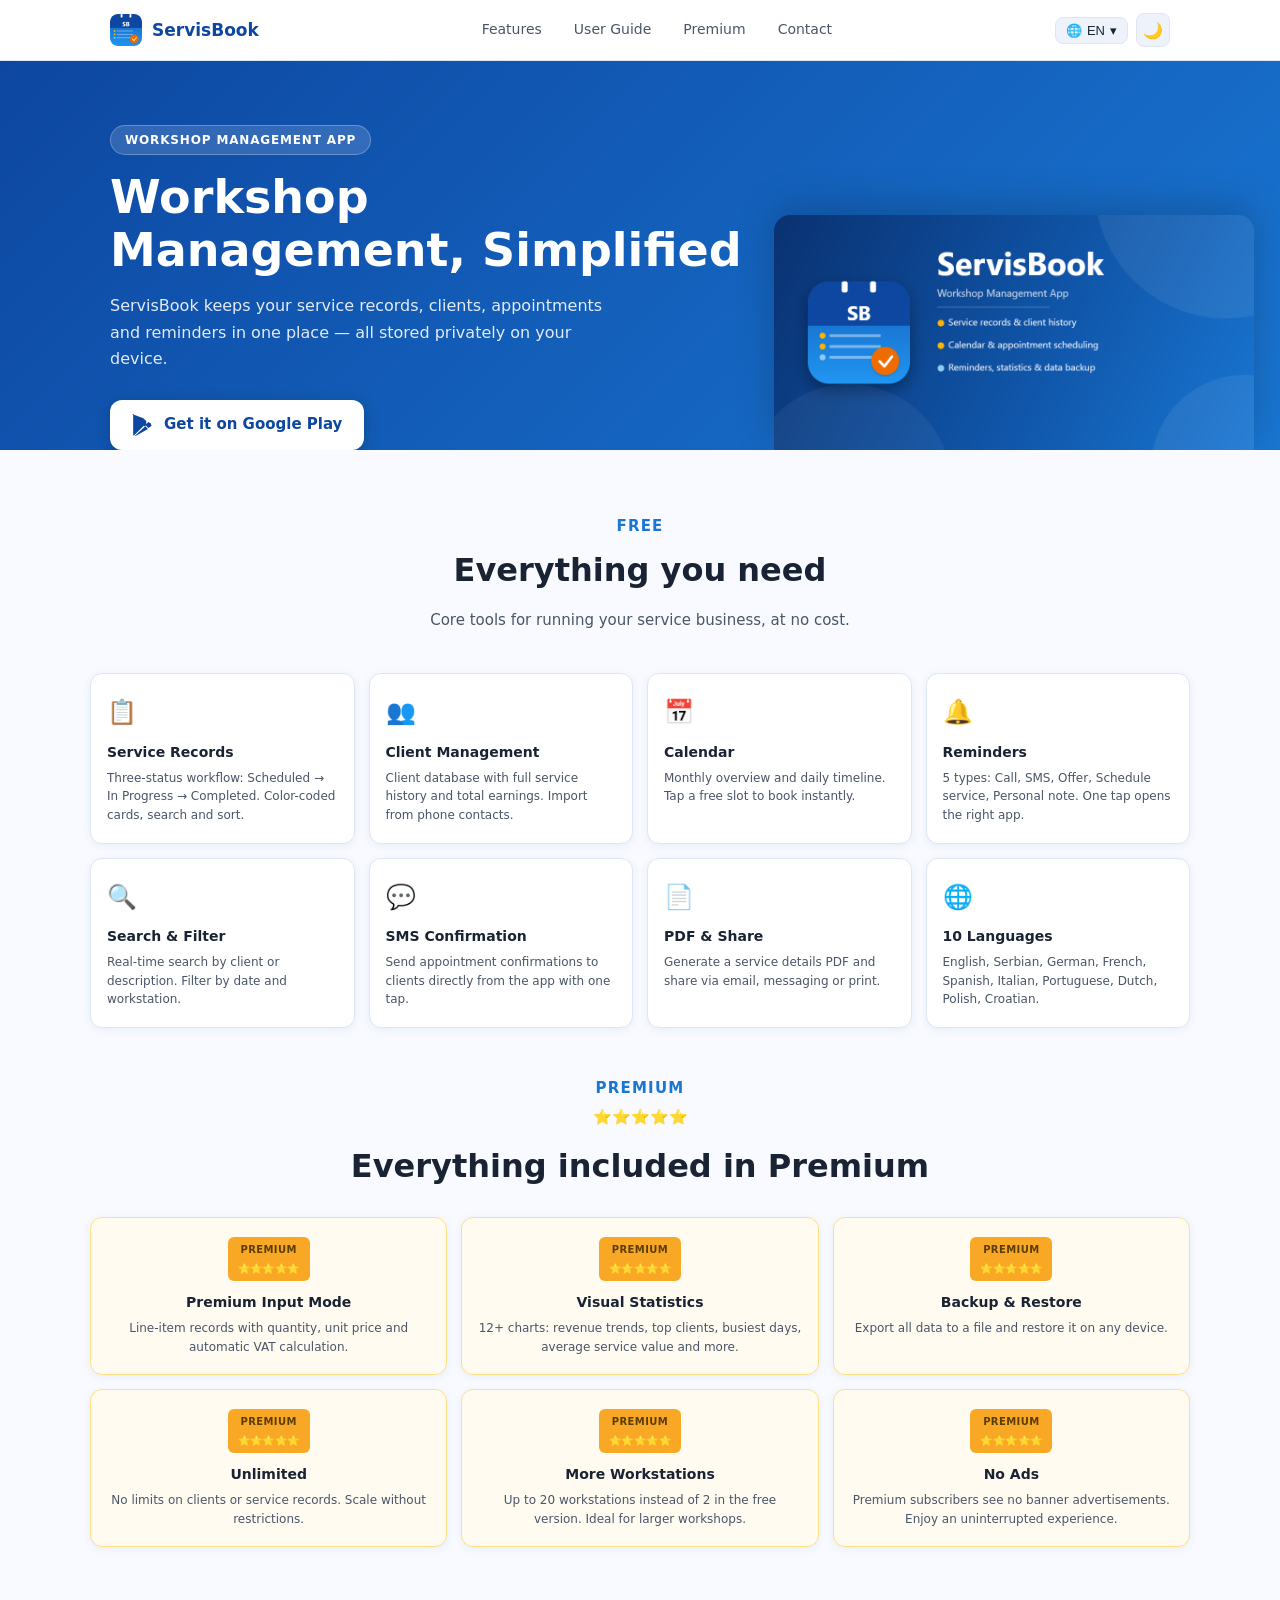
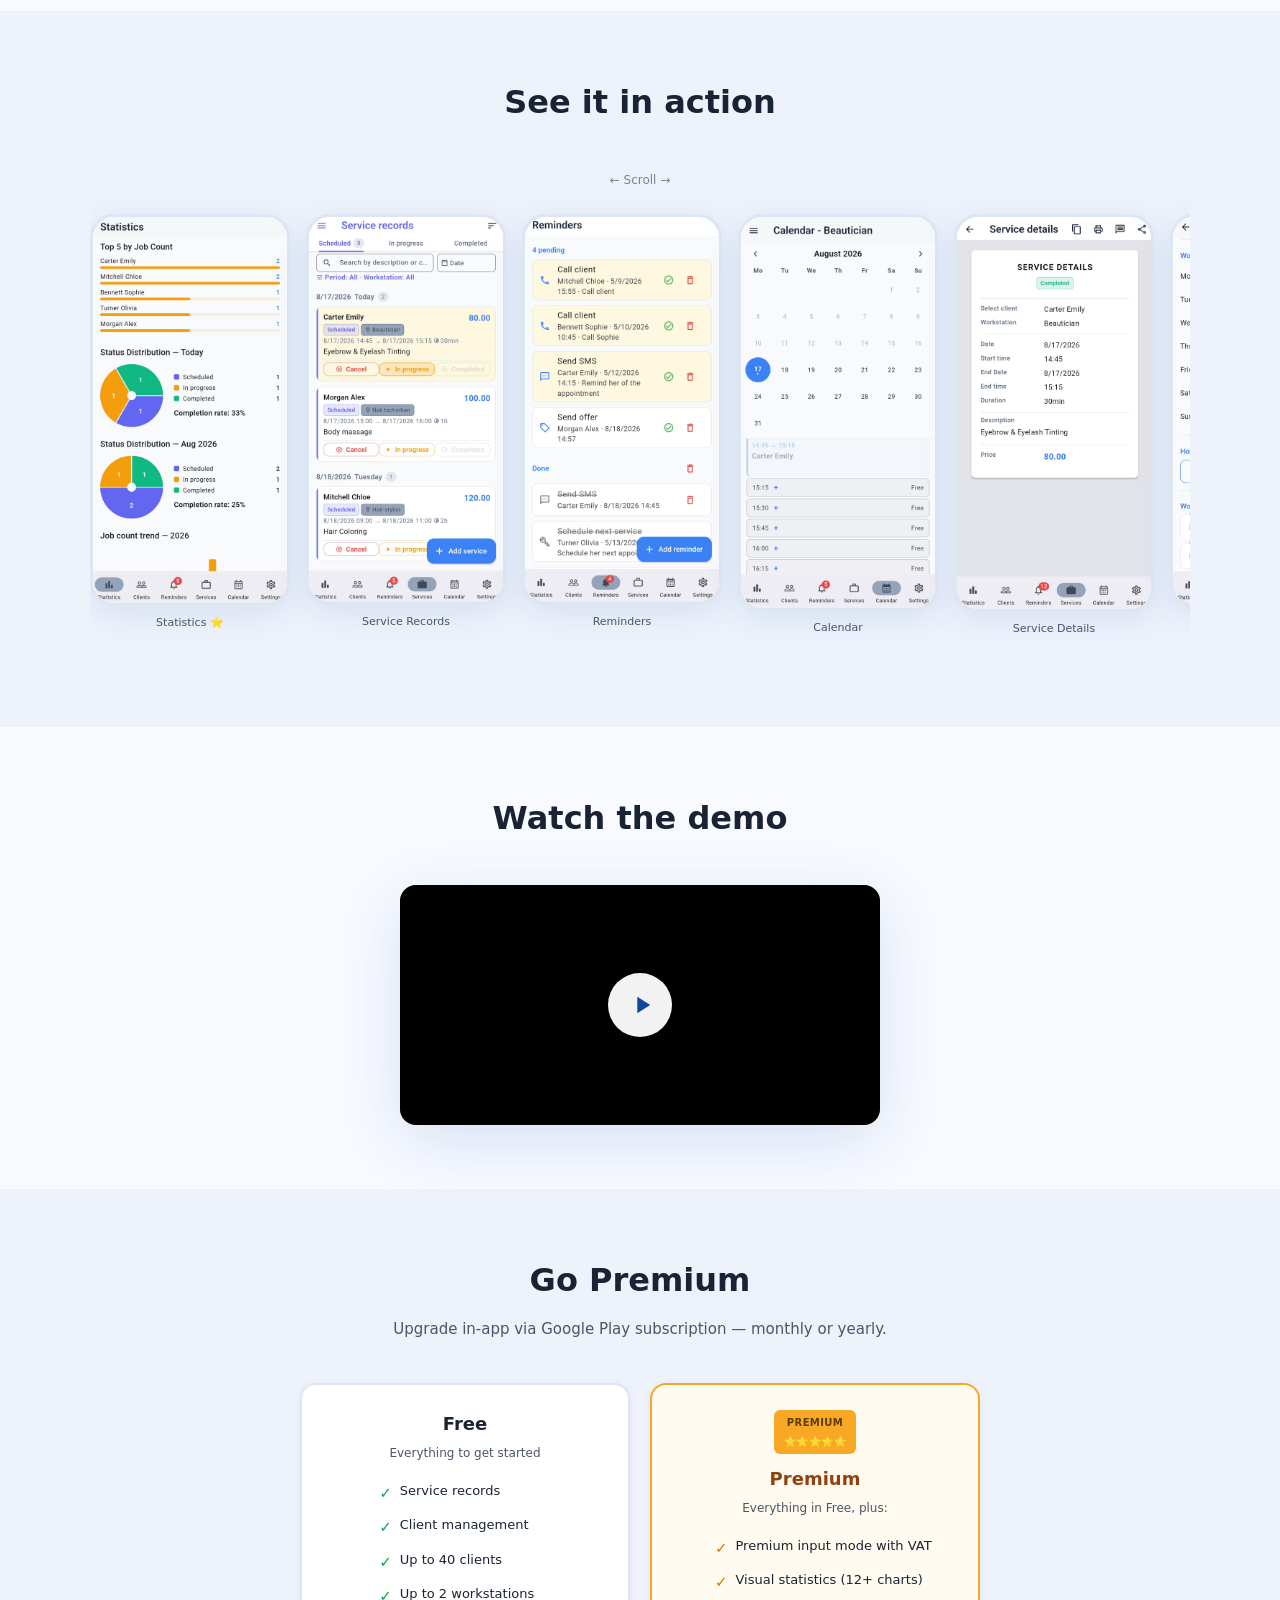
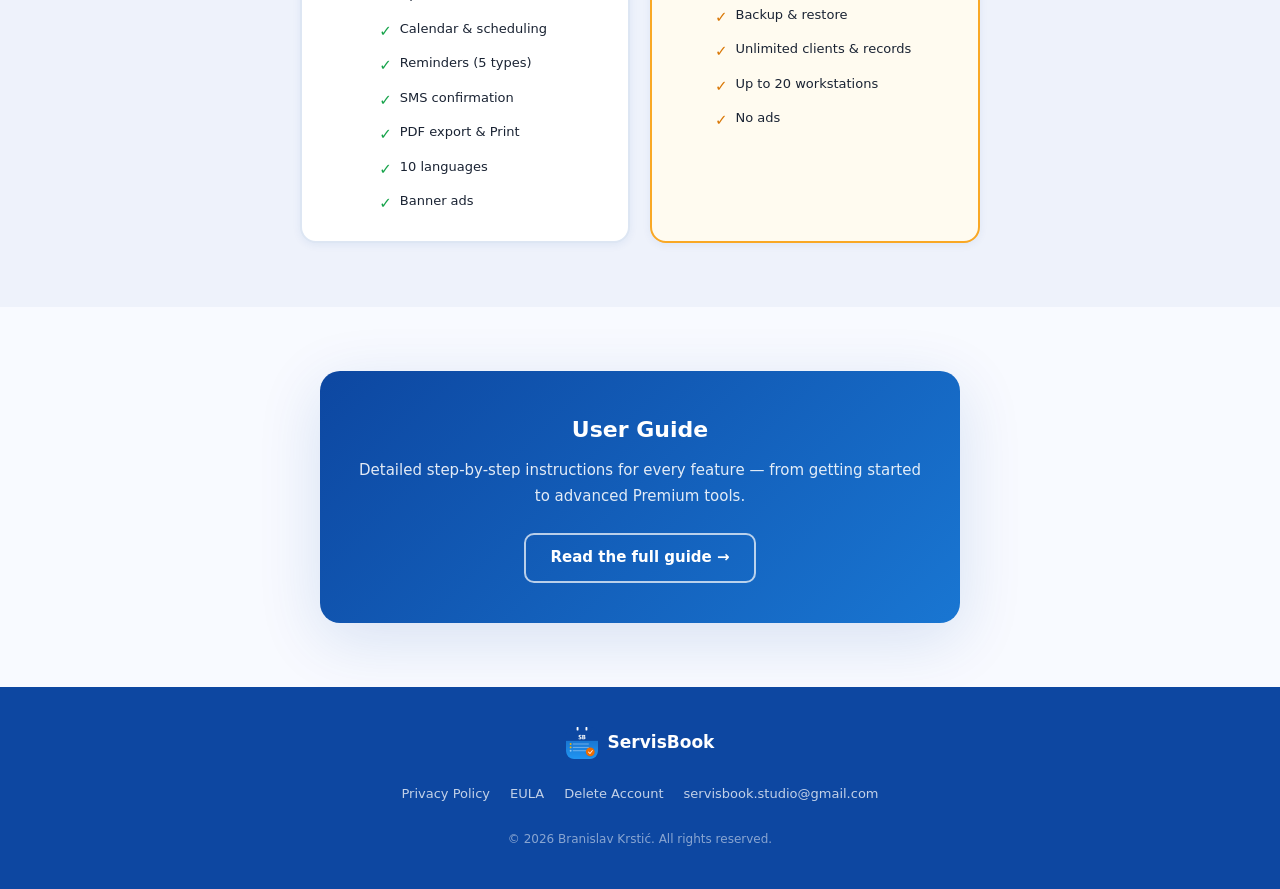
==== commit b2746ff5: "Reorder gallery: Statistics first, then Service Records, Reminders, Calendar, Service Details, Worki" ====
--- a/index.html
+++ b/index.html
@@ -543,24 +543,24 @@
     <p class="gallery-hint">← Scroll →</p>
     <div class="gallery-wrap" id="gallery">
       <div class="gallery-item">
+        <div class="phone-frame"><img draggable="false" src="assets/3.jpg" alt="Statistics" loading="lazy"></div>
+        <div class="gallery-caption" data-i18n="cap_3">Statistics ⭐</div>
+      </div>
+      <div class="gallery-item">
         <div class="phone-frame"><img draggable="false" src="assets/1.jpg" alt="Service Records" loading="lazy"></div>
         <div class="gallery-caption" data-i18n="cap_1">Service Records</div>
+      </div>
+      <div class="gallery-item">
+        <div class="phone-frame"><img draggable="false" src="assets/4.jpg" alt="Reminders" loading="lazy"></div>
+        <div class="gallery-caption" data-i18n="cap_4">Reminders</div>
       </div>
       <div class="gallery-item">
         <div class="phone-frame"><img draggable="false" src="assets/2.jpg" alt="Calendar" loading="lazy"></div>
         <div class="gallery-caption" data-i18n="cap_2">Calendar</div>
       </div>
       <div class="gallery-item">
-        <div class="phone-frame"><img draggable="false" src="assets/4.jpg" alt="Reminders" loading="lazy"></div>
-        <div class="gallery-caption" data-i18n="cap_4">Reminders</div>
-      </div>
-      <div class="gallery-item">
         <div class="phone-frame"><img draggable="false" src="assets/6.jpg" alt="Service Details" loading="lazy"></div>
         <div class="gallery-caption" data-i18n="cap_6">Service Details</div>
-      </div>
-      <div class="gallery-item">
-        <div class="phone-frame"><img draggable="false" src="assets/3.jpg" alt="Statistics" loading="lazy"></div>
-        <div class="gallery-caption" data-i18n="cap_3">Statistics ⭐</div>
       </div>
       <div class="gallery-item">
         <div class="phone-frame"><img draggable="false" src="assets/5.jpg" alt="Working Hours" loading="lazy"></div>
@@ -1101,14 +1101,23 @@
 const lightbox = document.getElementById('lightbox');
 const lightboxImg = document.getElementById('lightbox-img');
 const lightboxClose = document.getElementById('lightbox-close');
-document.querySelectorAll('.phone-frame img').forEach(img => {
-  img.addEventListener('click', e => {
-    if (gallery.hasAttribute('data-dragging')) return;
-    lightboxImg.src = img.src;
-    lightboxImg.alt = img.alt;
-    lightbox.classList.add('open');
-    document.body.style.overflow = 'hidden';
-  });
+let _lbSrc = null, _lbX = 0, _lbY = 0;
+gallery.addEventListener('pointerdown', e => {
+  _lbSrc = e.target;
+  _lbX = e.clientX;
+  _lbY = e.clientY;
+});
+gallery.addEventListener('pointercancel', () => { _lbSrc = null; });
+gallery.addEventListener('pointerup', e => {
+  const src = _lbSrc; _lbSrc = null;
+  if (!src) return;
+  if (Math.abs(e.clientX - _lbX) > 10 || Math.abs(e.clientY - _lbY) > 10) return;
+  const img = src.closest('.phone-frame img');
+  if (!img) return;
+  lightboxImg.src = img.src;
+  lightboxImg.alt = img.alt;
+  lightbox.classList.add('open');
+  document.body.style.overflow = 'hidden';
 });
 function closeLightbox() {
   lightbox.classList.remove('open');
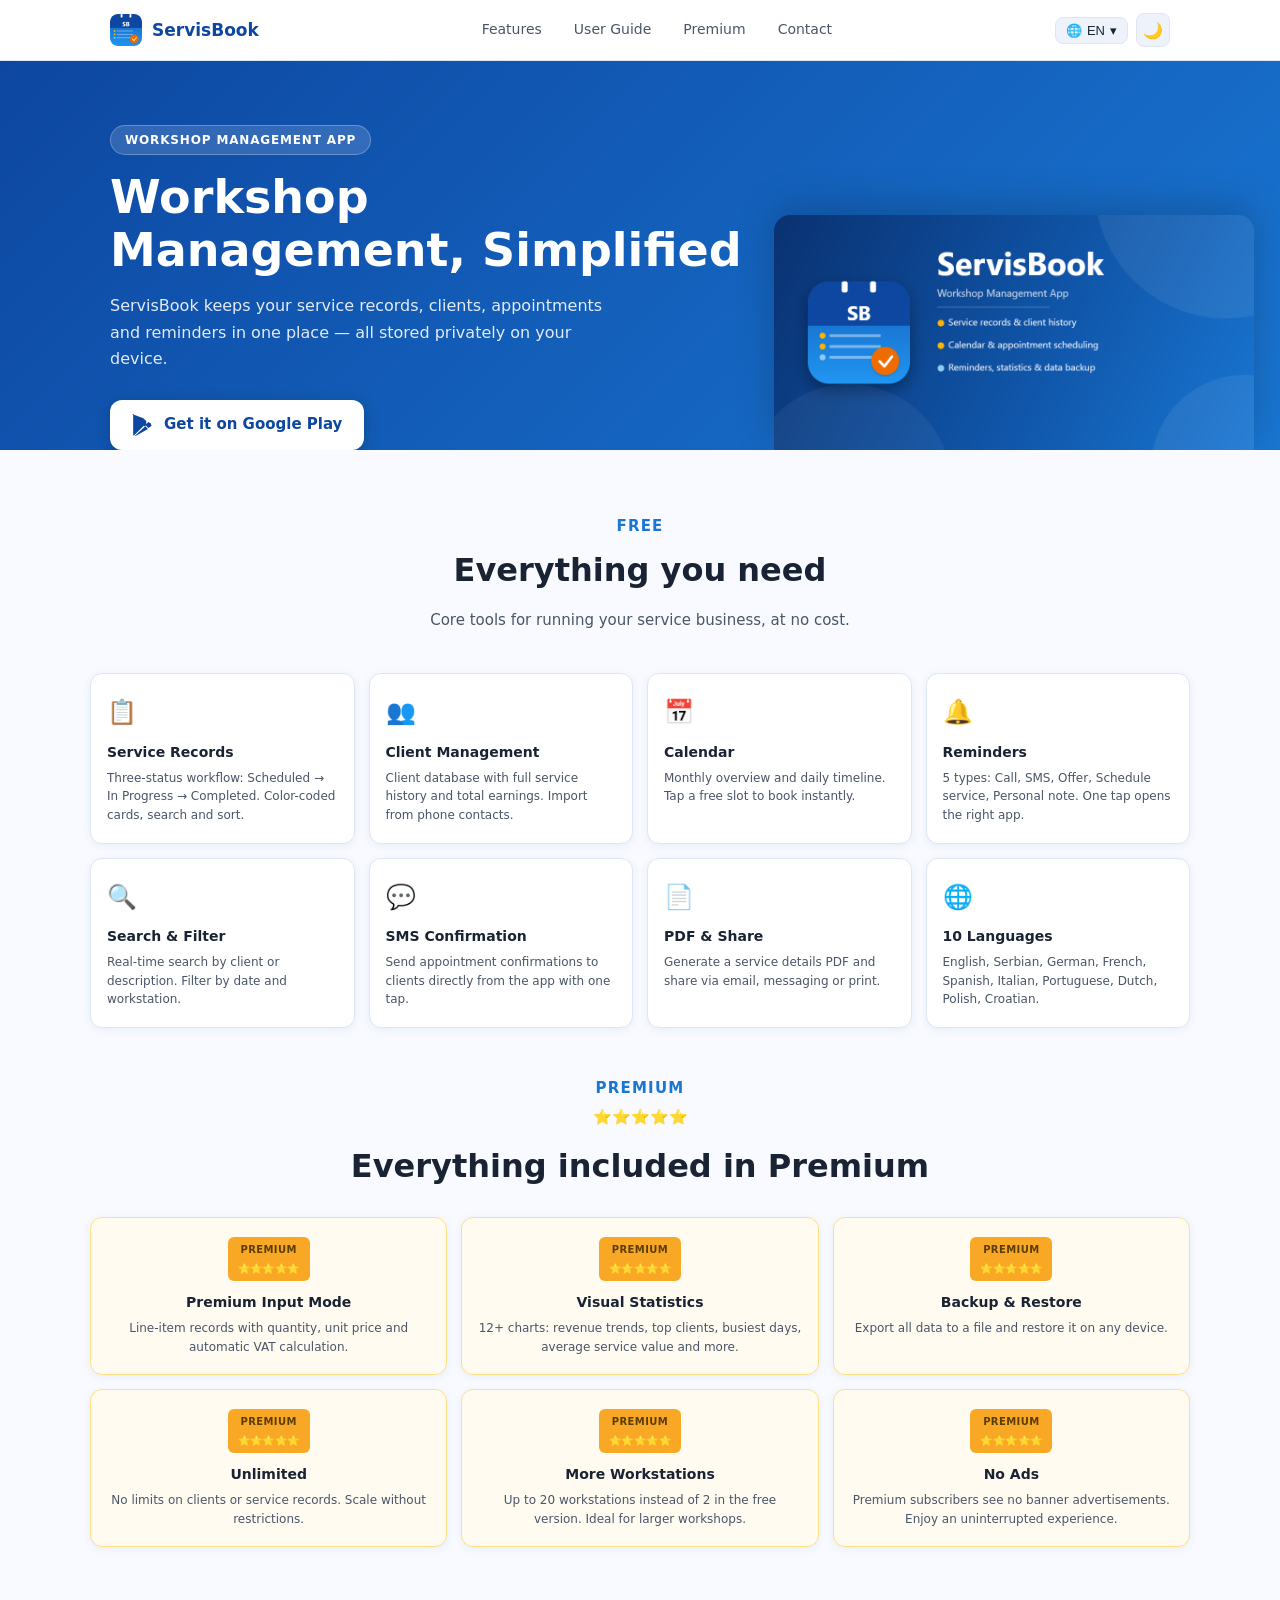
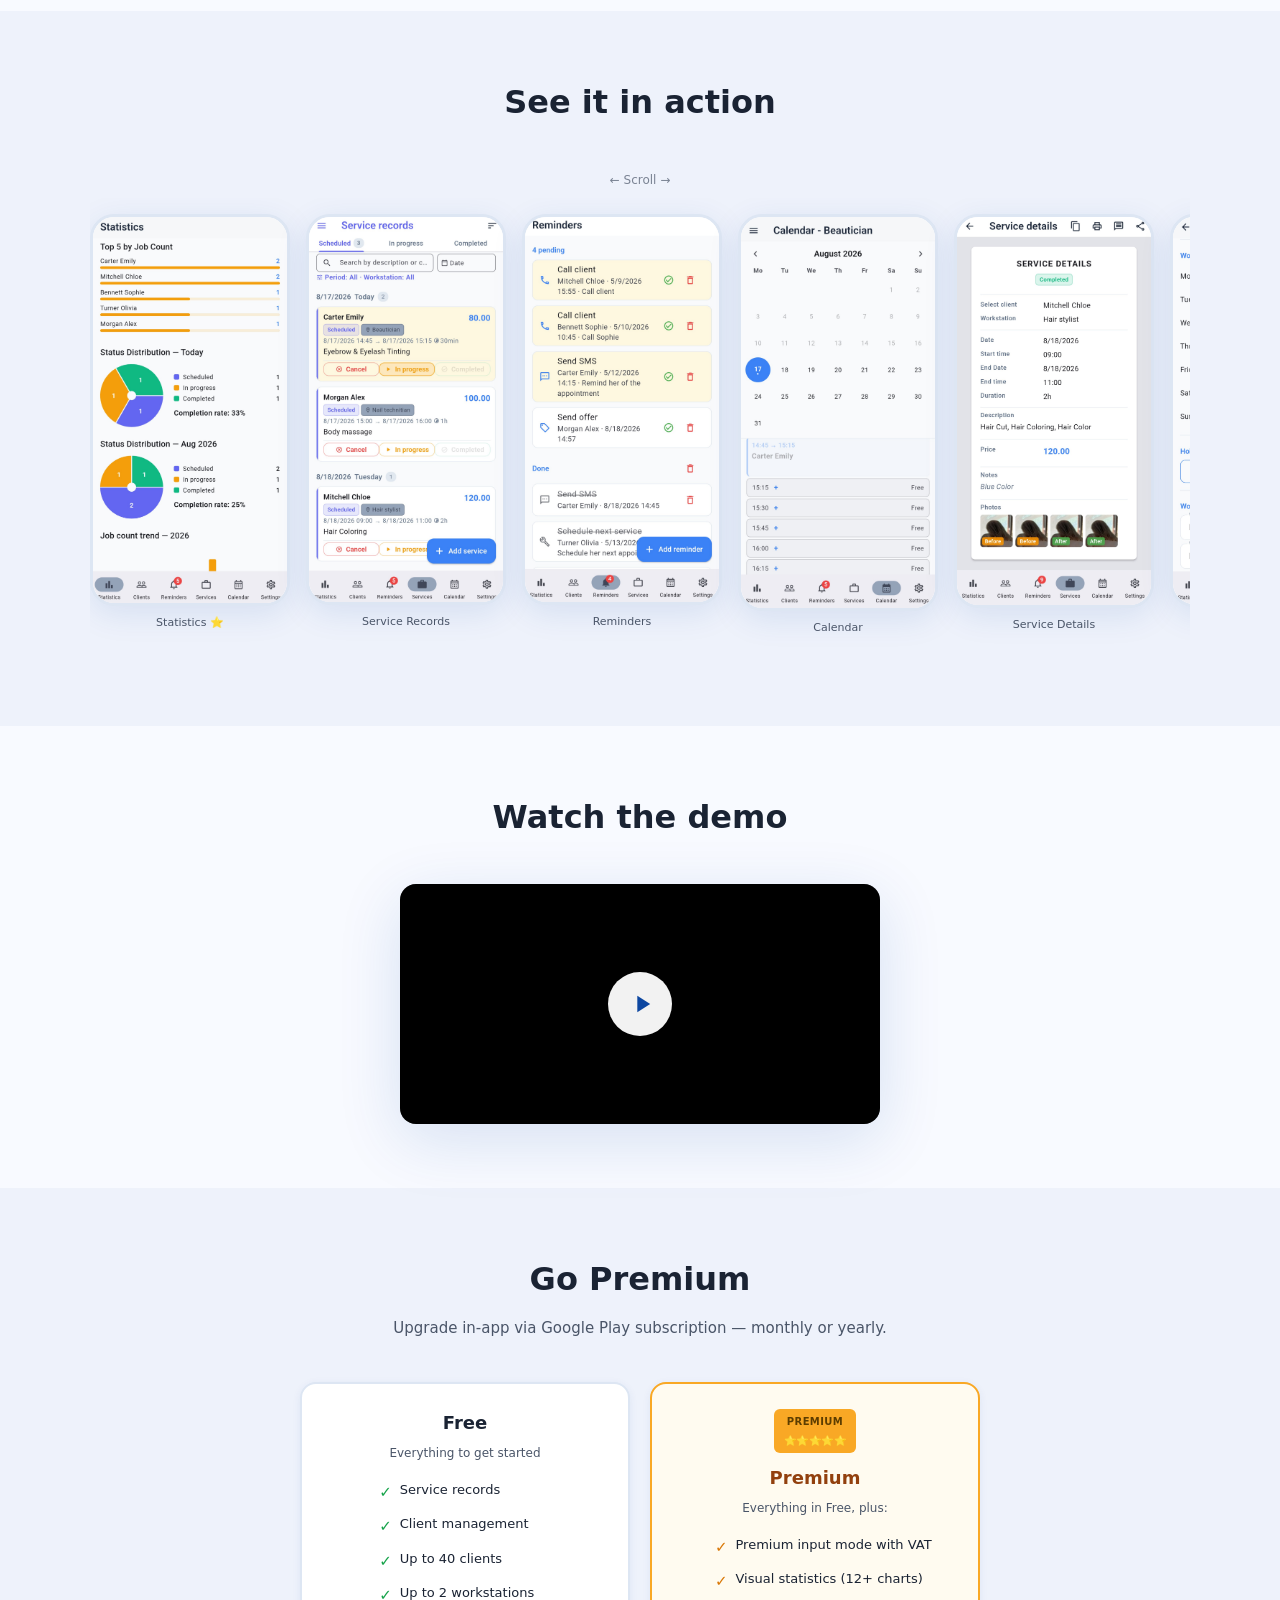
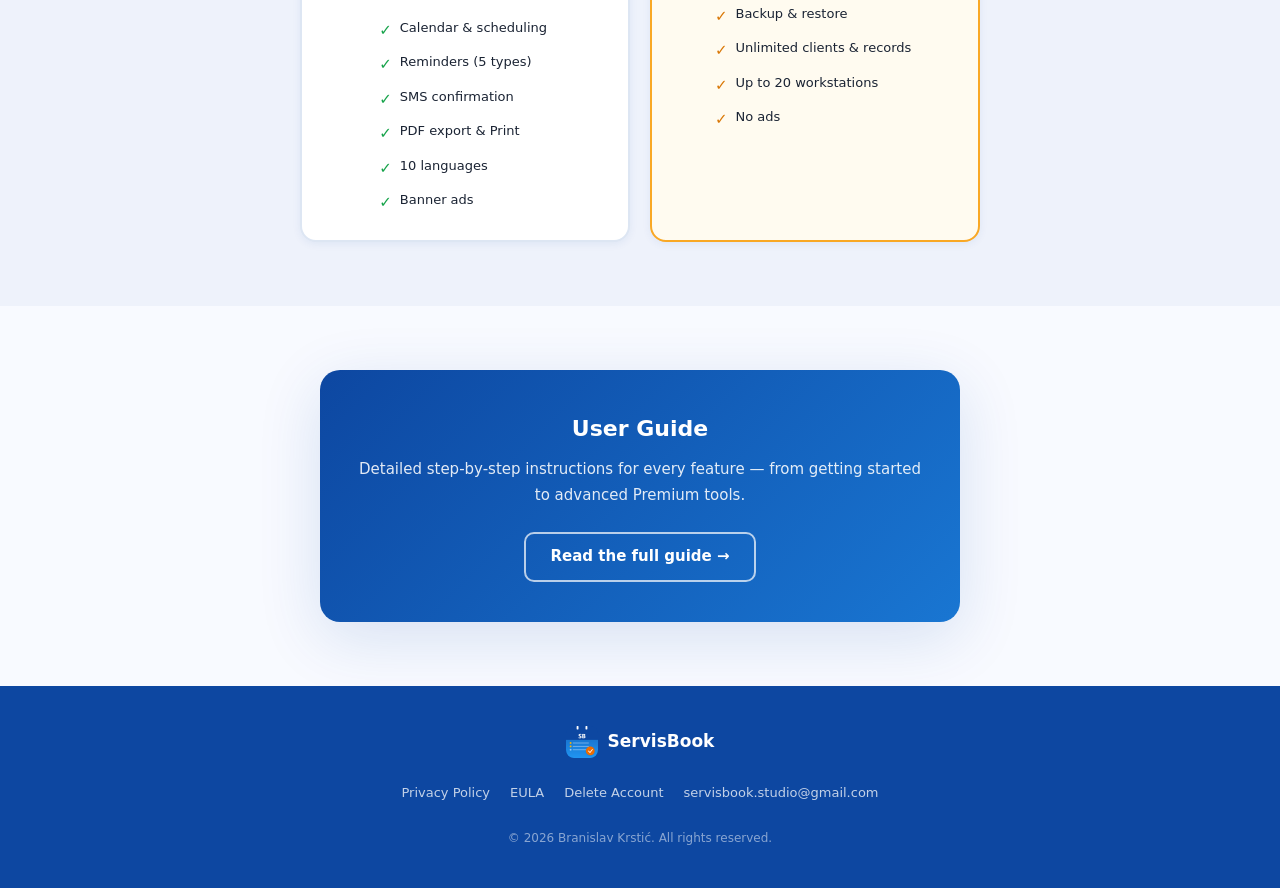
==== commit 2b60cd7f: "Replace Service Details image: 6.jpg → 20.jpg" ====
--- a/index.html
+++ b/index.html
@@ -559,7 +559,7 @@
         <div class="gallery-caption" data-i18n="cap_2">Calendar</div>
       </div>
       <div class="gallery-item">
-        <div class="phone-frame"><img draggable="false" src="assets/6.jpg" alt="Service Details" loading="lazy"></div>
+        <div class="phone-frame"><img draggable="false" src="assets/20.jpg" alt="Service Details" loading="lazy"></div>
         <div class="gallery-caption" data-i18n="cap_6">Service Details</div>
       </div>
       <div class="gallery-item">
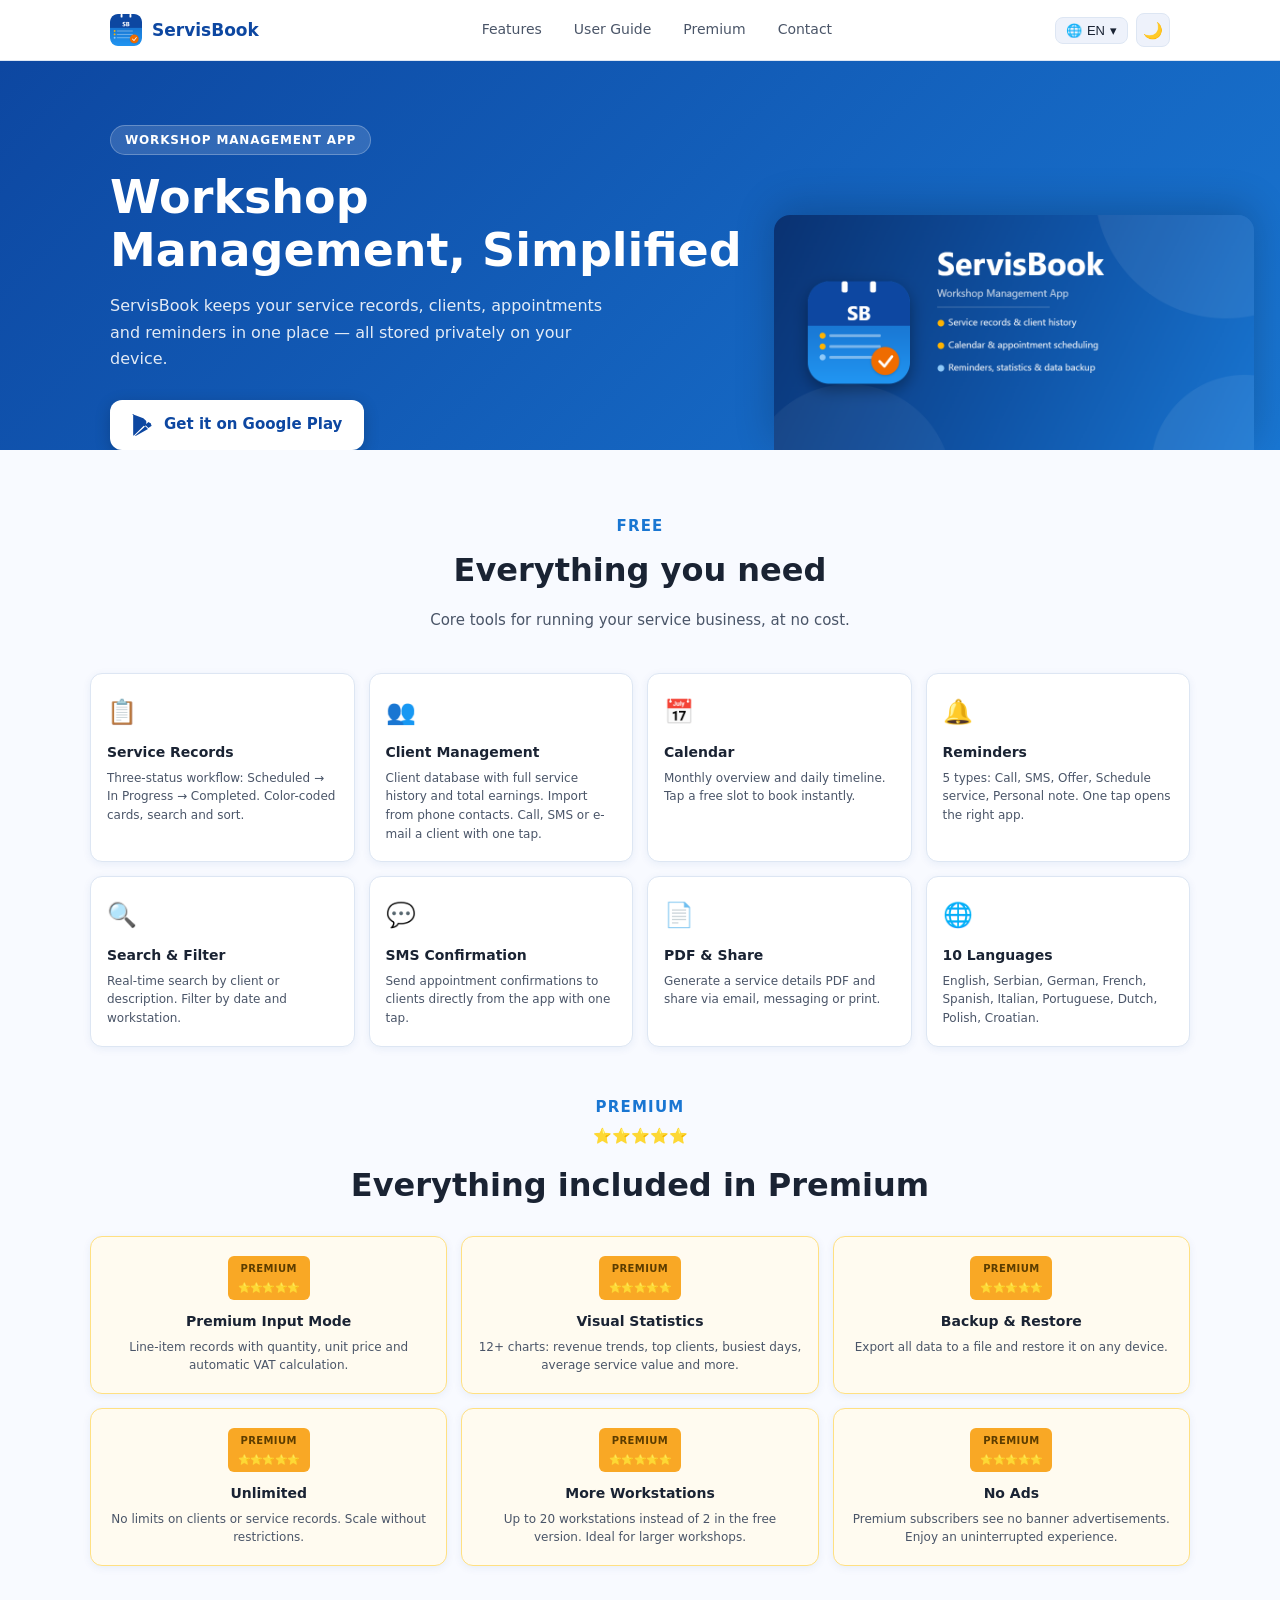
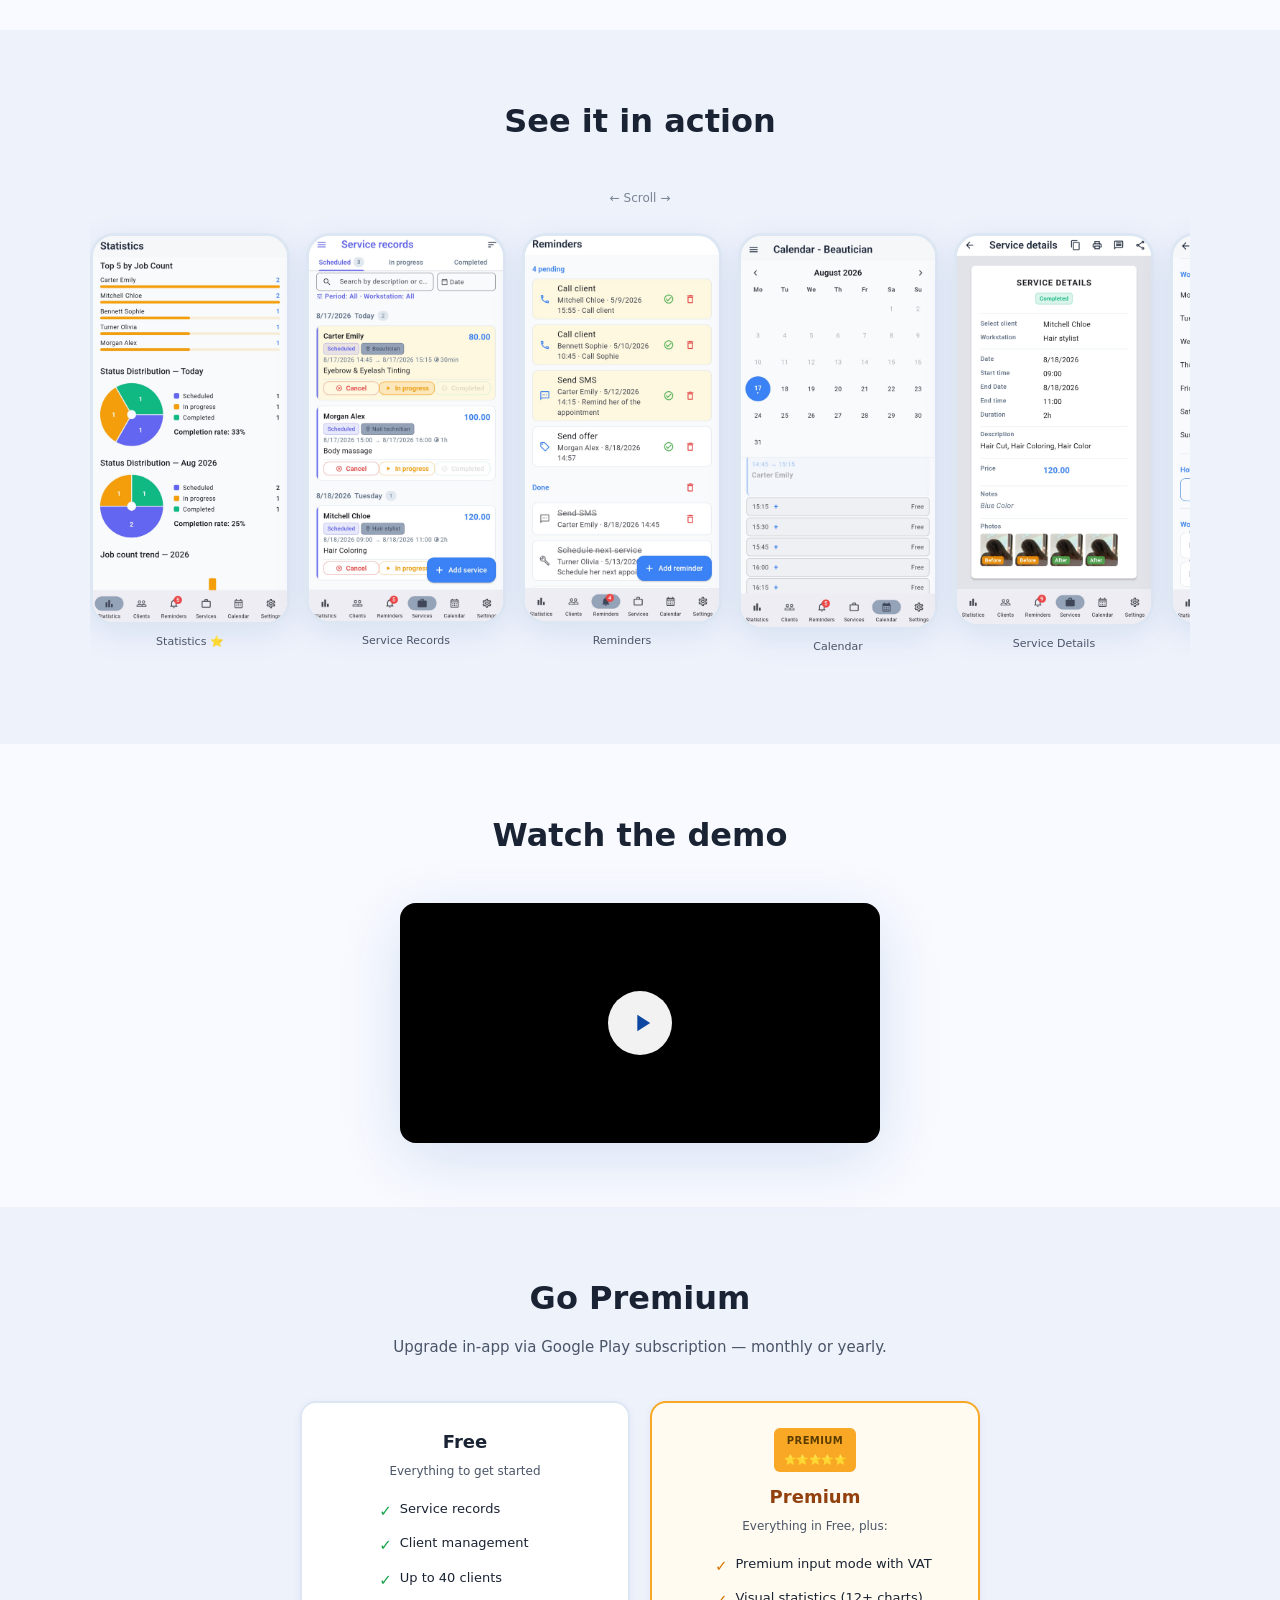
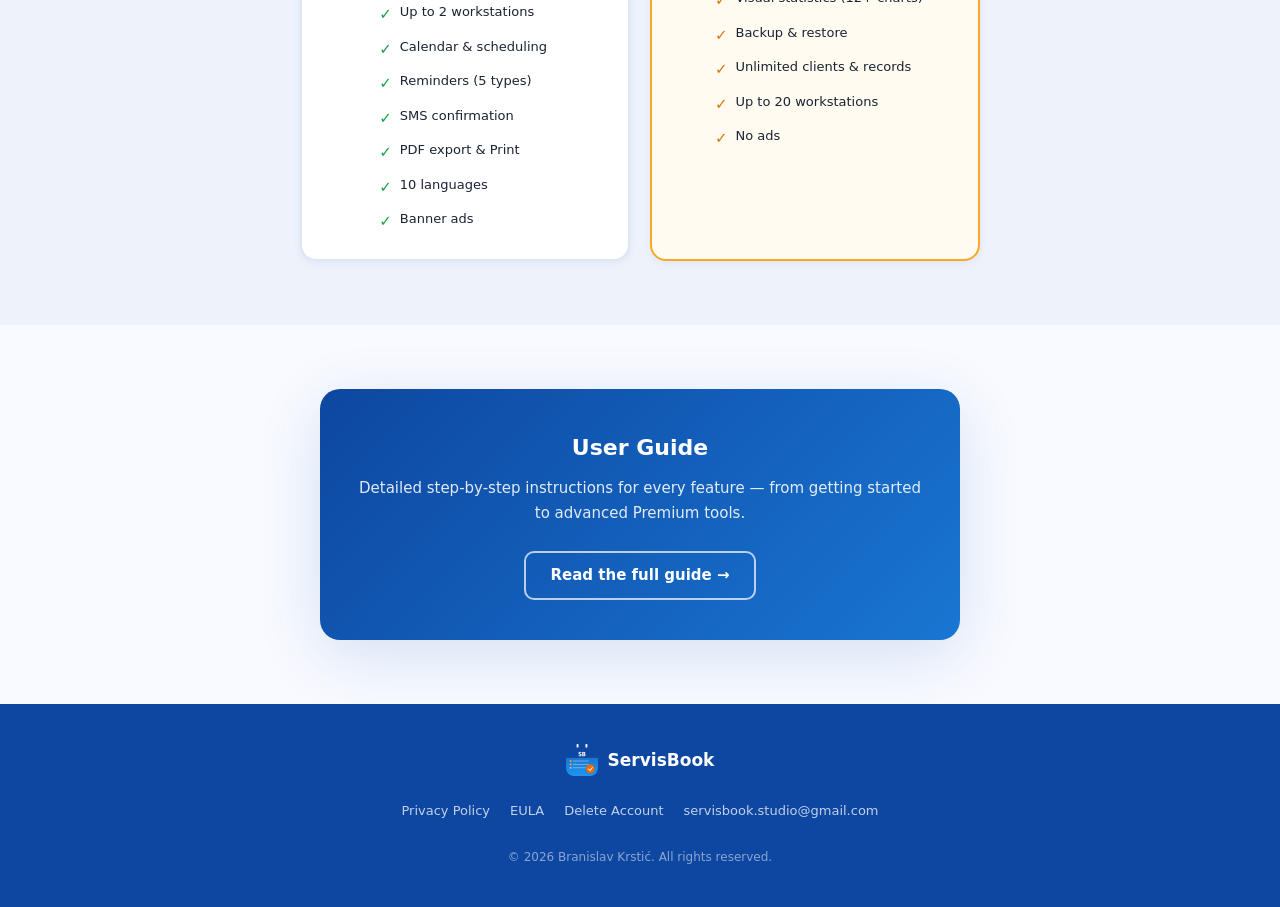
==== commit 6c75d254: "guide.html: 10 languages, generated from the app translations" ====
--- a/index.html
+++ b/index.html
@@ -678,7 +678,7 @@
     section_premium:'Go Premium', section_premium_sub:'Upgrade in-app via Google Play subscription — monthly or yearly.',
     section_guide:'User Guide', guide_teaser:'Detailed step-by-step instructions for every feature — from getting started to advanced Premium tools.', guide_cta:'Read the full guide →',
     feat_records_title:'Service Records', feat_records_desc:'Three-status workflow: Scheduled → In Progress → Completed. Color-coded cards, search and sort.',
-    feat_clients_title:'Client Management', feat_clients_desc:'Client database with full service history and total earnings. Import from phone contacts.',
+    feat_clients_title:'Client Management', feat_clients_desc:'Client database with full service history and total earnings. Import from phone contacts. Call, SMS or e-mail a client with one tap.',
     feat_calendar_title:'Calendar', feat_calendar_desc:'Monthly overview and daily timeline. Tap a free slot to book instantly.',
     feat_reminders_title:'Reminders', feat_reminders_desc:'5 types: Call, SMS, Offer, Schedule service, Personal note. One tap opens the right app.',
     feat_search_title:'Search & Filter', feat_search_desc:'Real-time search by client or description. Filter by date and workstation.',
@@ -713,7 +713,7 @@
     section_premium:'Premium plan', section_premium_sub:'Nadogradite unutar aplikacije putem Google Play pretplate — mesečno ili godišnje.',
     section_guide:'Uputstvo za upotrebu', guide_teaser:'Detaljna uputstva korak po korak za svaku funkciju aplikacije.', guide_cta:'Pročitajte celo uputstvo →',
     feat_records_title:'Evidencija usluga', feat_records_desc:'Tri statusa: Zakazano → U toku → Završeno. Kartice u bojama, pretraga i sortiranje.',
-    feat_clients_title:'Upravljanje klijentima', feat_clients_desc:'Baza klijenata sa istorijom usluga i zaradama. Uvoz iz kontakata telefona.',
+    feat_clients_title:'Upravljanje klijentima', feat_clients_desc:'Baza klijenata sa istorijom usluga i zaradama. Uvoz iz kontakata telefona. Poziv, SMS ili e-mail jednim dodirom.',
     feat_calendar_title:'Kalendar', feat_calendar_desc:'Mesečni pregled i dnevni raspored. Tapnite slobodan termin za brzo zakazivanje.',
     feat_reminders_title:'Podsetnici', feat_reminders_desc:'5 vrsta: Poziv, SMS, Ponuda, Zakazivanje, Lična beleška. Jedan tap otvara pravu aplikaciju.',
     feat_search_title:'Pretraga i filtriranje', feat_search_desc:'Pretraga u realnom vremenu. Filtriranje po datumu i radnom mestu.',
@@ -748,7 +748,7 @@
     section_premium:'Premium werden', section_premium_sub:'In der App über Google Play abonnieren — monatlich oder jährlich.',
     section_guide:'Benutzerhandbuch', guide_teaser:'Ausführliche Schritt-für-Schritt-Anleitungen für jede Funktion.', guide_cta:'Vollständige Anleitung lesen →',
     feat_records_title:'Serviceaufträge', feat_records_desc:'Drei Status: Geplant → In Bearbeitung → Abgeschlossen.',
-    feat_clients_title:'Kundenverwaltung', feat_clients_desc:'Kundendatenbank mit Servicehistorie und Umsätzen.',
+    feat_clients_title:'Kundenverwaltung', feat_clients_desc:'Kundendatenbank mit Servicehistorie und Umsätzen. Anruf, SMS oder E-Mail mit einem Tippen.',
     feat_calendar_title:'Kalender', feat_calendar_desc:'Monatsübersicht und Tagesansicht mit freien Zeitslots.',
     feat_reminders_title:'Erinnerungen', feat_reminders_desc:'5 Typen: Anruf, SMS, Angebot, Termin, Persönliche Notiz.',
     feat_search_title:'Suche & Filter', feat_search_desc:'Echtzeitsuche und Filterung nach Datum und Arbeitsplatz.',
@@ -782,7 +782,7 @@
     section_premium:'Passer à Premium', section_premium_sub:'Abonnez-vous via Google Play — mensuel ou annuel.',
     section_guide:"Guide d’utilisation", guide_teaser:'Instructions détaillées pour chaque fonctionnalité.', guide_cta:'Lire le guide complet →',
     feat_records_title:'Fiches de service', feat_records_desc:'Trois statuts : Planifié → En cours → Terminé.',
-    feat_clients_title:'Gestion des clients', feat_clients_desc:'Base clients avec historique et chiffre d’affaires.',
+    feat_clients_title:'Gestion des clients', feat_clients_desc:'Base clients avec historique et chiffre d’affaires. Appel, SMS ou e-mail en un geste.',
     feat_calendar_title:'Calendrier', feat_calendar_desc:'Vue mensuelle et planning journalier avec créneaux libres.',
     feat_reminders_title:'Rappels', feat_reminders_desc:'5 types : Appel, SMS, Offre, Nouveau service, Note personnelle.',
     feat_search_title:'Recherche & Filtre', feat_search_desc:'Recherche en temps réel, filtre par date et poste.',
@@ -816,7 +816,7 @@
     section_premium:'Hazte Premium', section_premium_sub:'Suscríbete desde la app vía Google Play — mensual o anual.',
     section_guide:'Guía de usuario', guide_teaser:'Instrucciones detalladas para cada función.', guide_cta:'Leer la guía completa →',
     feat_records_title:'Registros de servicio', feat_records_desc:'Tres estados: Programado → En progreso → Completado.',
-    feat_clients_title:'Gestión de clientes', feat_clients_desc:'Base de datos con historial y ganancias.',
+    feat_clients_title:'Gestión de clientes', feat_clients_desc:'Base de datos con historial y ganancias. Llamada, SMS o correo con un toque.',
     feat_calendar_title:'Calendario', feat_calendar_desc:'Vista mensual y diaria con franjas libres.',
     feat_reminders_title:'Recordatorios', feat_reminders_desc:'5 tipos: Llamada, SMS, Oferta, Nuevo servicio, Nota personal.',
     feat_search_title:'Buscar y Filtrar', feat_search_desc:'Búsqueda en tiempo real por cliente o descripción.',
@@ -850,7 +850,7 @@
     section_premium:'Passa a Premium', section_premium_sub:'Abbonati in-app tramite Google Play — mensile o annuale.',
     section_guide:'Guida utente', guide_teaser:'Istruzioni dettagliate per ogni funzione.', guide_cta:'Leggi la guida completa →',
     feat_records_title:'Ordini di servizio', feat_records_desc:'Tre stati: Programmato → In corso → Completato.',
-    feat_clients_title:'Gestione clienti', feat_clients_desc:'Database clienti con storico e guadagni.',
+    feat_clients_title:'Gestione clienti', feat_clients_desc:'Database clienti con storico e guadagni. Chiamata, SMS o e-mail con un tocco.',
     feat_calendar_title:'Calendario', feat_calendar_desc:'Vista mensile e giornaliera con slot liberi.',
     feat_reminders_title:'Promemoria', feat_reminders_desc:'5 tipi: Chiamata, SMS, Offerta, Nuovo servizio, Nota personale.',
     feat_search_title:'Cerca e Filtra', feat_search_desc:'Ricerca in tempo reale per cliente o descrizione.',
@@ -884,7 +884,7 @@
     section_premium:'Seja Premium', section_premium_sub:'Assine pelo Google Play — mensal ou anual.',
     section_guide:'Guia do usuário', guide_teaser:'Instruções detalhadas para cada função.', guide_cta:'Ler o guia completo →',
     feat_records_title:'Registros de serviço', feat_records_desc:'Três status: Agendado → Em andamento → Concluído.',
-    feat_clients_title:'Gestão de clientes', feat_clients_desc:'Base de clientes com histórico e ganhos.',
+    feat_clients_title:'Gestão de clientes', feat_clients_desc:'Base de clientes com histórico e ganhos. Chamada, SMS ou e-mail com um toque.',
     feat_calendar_title:'Calendário', feat_calendar_desc:'Visão mensal e diária com slots livres.',
     feat_reminders_title:'Lembretes', feat_reminders_desc:'5 tipos: Ligação, SMS, Oferta, Novo serviço, Nota pessoal.',
     feat_search_title:'Pesquisar e Filtrar', feat_search_desc:'Pesquisa em tempo real por cliente ou descrição.',
@@ -918,7 +918,7 @@
     section_premium:'Word Premium', section_premium_sub:'Abonneer in de app via Google Play — maandelijks of jaarlijks.',
     section_guide:'Gebruikershandleiding', guide_teaser:'Gedetailleerde instructies voor elke functie.', guide_cta:'Lees de volledige handleiding →',
     feat_records_title:'Servicerecords', feat_records_desc:'Drie statussen: Gepland → In uitvoering → Voltooid.',
-    feat_clients_title:'Klantbeheer', feat_clients_desc:'Klantendatabase met servicehistorie en omzet.',
+    feat_clients_title:'Klantbeheer', feat_clients_desc:'Klantendatabase met servicehistorie en omzet. Bellen, sms of e-mail met één tik.',
     feat_calendar_title:'Kalender', feat_calendar_desc:'Maandoverzicht en dagrooster met vrije tijdslots.',
     feat_reminders_title:'Herinneringen', feat_reminders_desc:'5 typen: Bellen, SMS, Aanbieding, Nieuwe service, Persoonlijke notitie.',
     feat_search_title:'Zoeken & Filteren', feat_search_desc:'Realtime zoeken op klant of omschrijving.',
@@ -952,7 +952,7 @@
     section_premium:'Przejdź na Premium', section_premium_sub:'Zasubskrybuj w aplikacji przez Google Play — miesięcznie lub rocznie.',
     section_guide:'Przewodnik użytkownika', guide_teaser:'Szczegółowe instrukcje dla każdej funkcji.', guide_cta:'Przeczytaj pełny przewodnik →',
     feat_records_title:'Zlecenia serwisowe', feat_records_desc:'Trzy stany: Zaplanowane → W toku → Zakończone.',
-    feat_clients_title:'Zarządzanie klientami', feat_clients_desc:'Baza klientów z historią i przychodami.',
+    feat_clients_title:'Zarządzanie klientami', feat_clients_desc:'Baza klientów z historią i przychodami. Połączenie, SMS lub e-mail jednym dotknięciem.',
     feat_calendar_title:'Kalendarz', feat_calendar_desc:'Widok miesięczny i dzienny z wolnymi slotami.',
     feat_reminders_title:'Przypomnienia', feat_reminders_desc:'5 typów: Połączenie, SMS, Oferta, Nowy serwis, Notatka osobista.',
     feat_search_title:'Szukaj i Filtruj', feat_search_desc:'Wyszukiwanie w czasie rzeczywistym po kliencie lub opisie.',
@@ -986,7 +986,7 @@
     section_premium:'Premium plan', section_premium_sub:'Pretplatite se u aplikaciji putem Google Playa — mjesečno ili godišnje.',
     section_guide:'Upute za korištenje', guide_teaser:'Detaljne upute korak po korak za svaku funkciju.', guide_cta:'Pročitajte cijele upute →',
     feat_records_title:'Evidencija usluga', feat_records_desc:'Tri statusa: Zakazano → U tijeku → Završeno.',
-    feat_clients_title:'Upravljanje klijentima', feat_clients_desc:'Baza klijenata s povijesti usluga i zaradama.',
+    feat_clients_title:'Upravljanje klijentima', feat_clients_desc:'Baza klijenata s poviješću usluga i zaradama. Poziv, SMS ili e-mail jednim dodirom.',
     feat_calendar_title:'Kalendar', feat_calendar_desc:'Mjesečni pregled i dnevni raspored sa slobodnim terminima.',
     feat_reminders_title:'Podsjetnici', feat_reminders_desc:'5 vrsta: Poziv, SMS, Ponuda, Nova usluga, Osobna bilješka.',
     feat_search_title:'Pretraga i filtriranje', feat_search_desc:'Pretraga u realnom vremenu po klijentu ili opisu.',
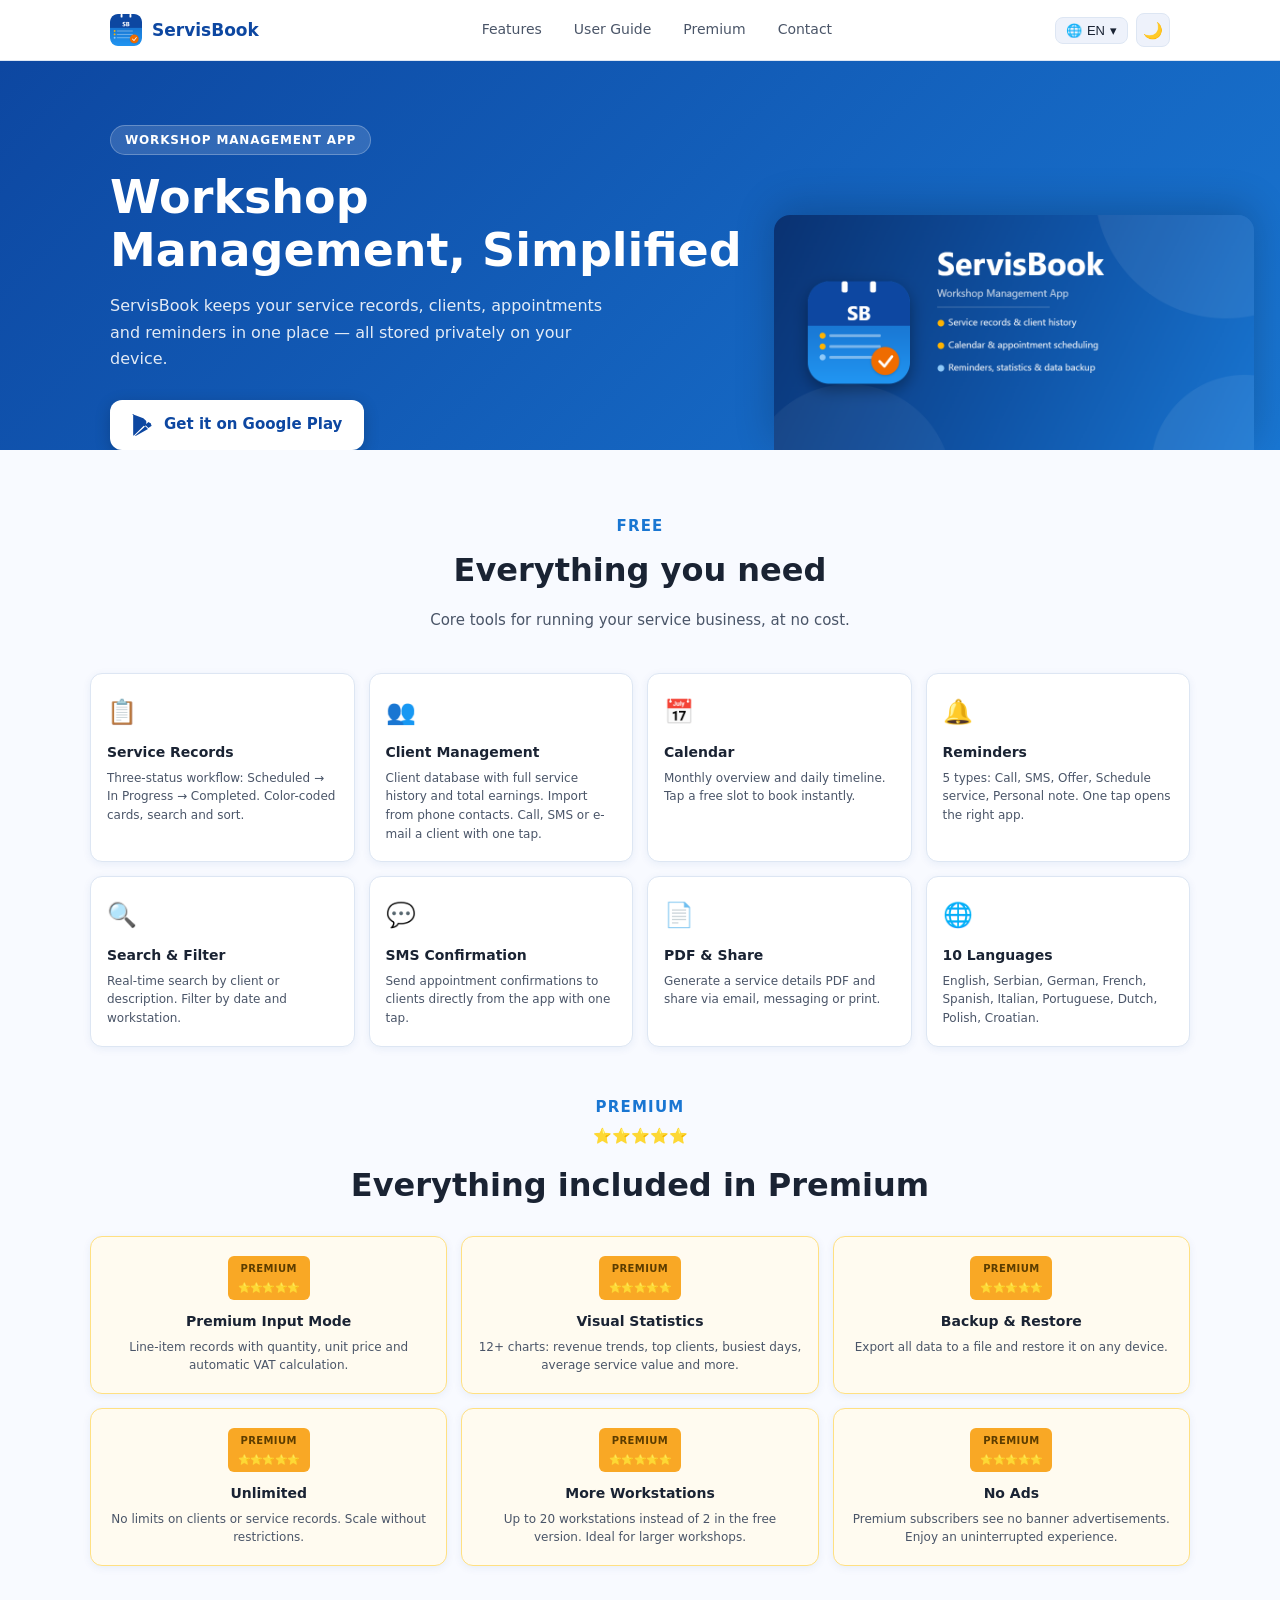
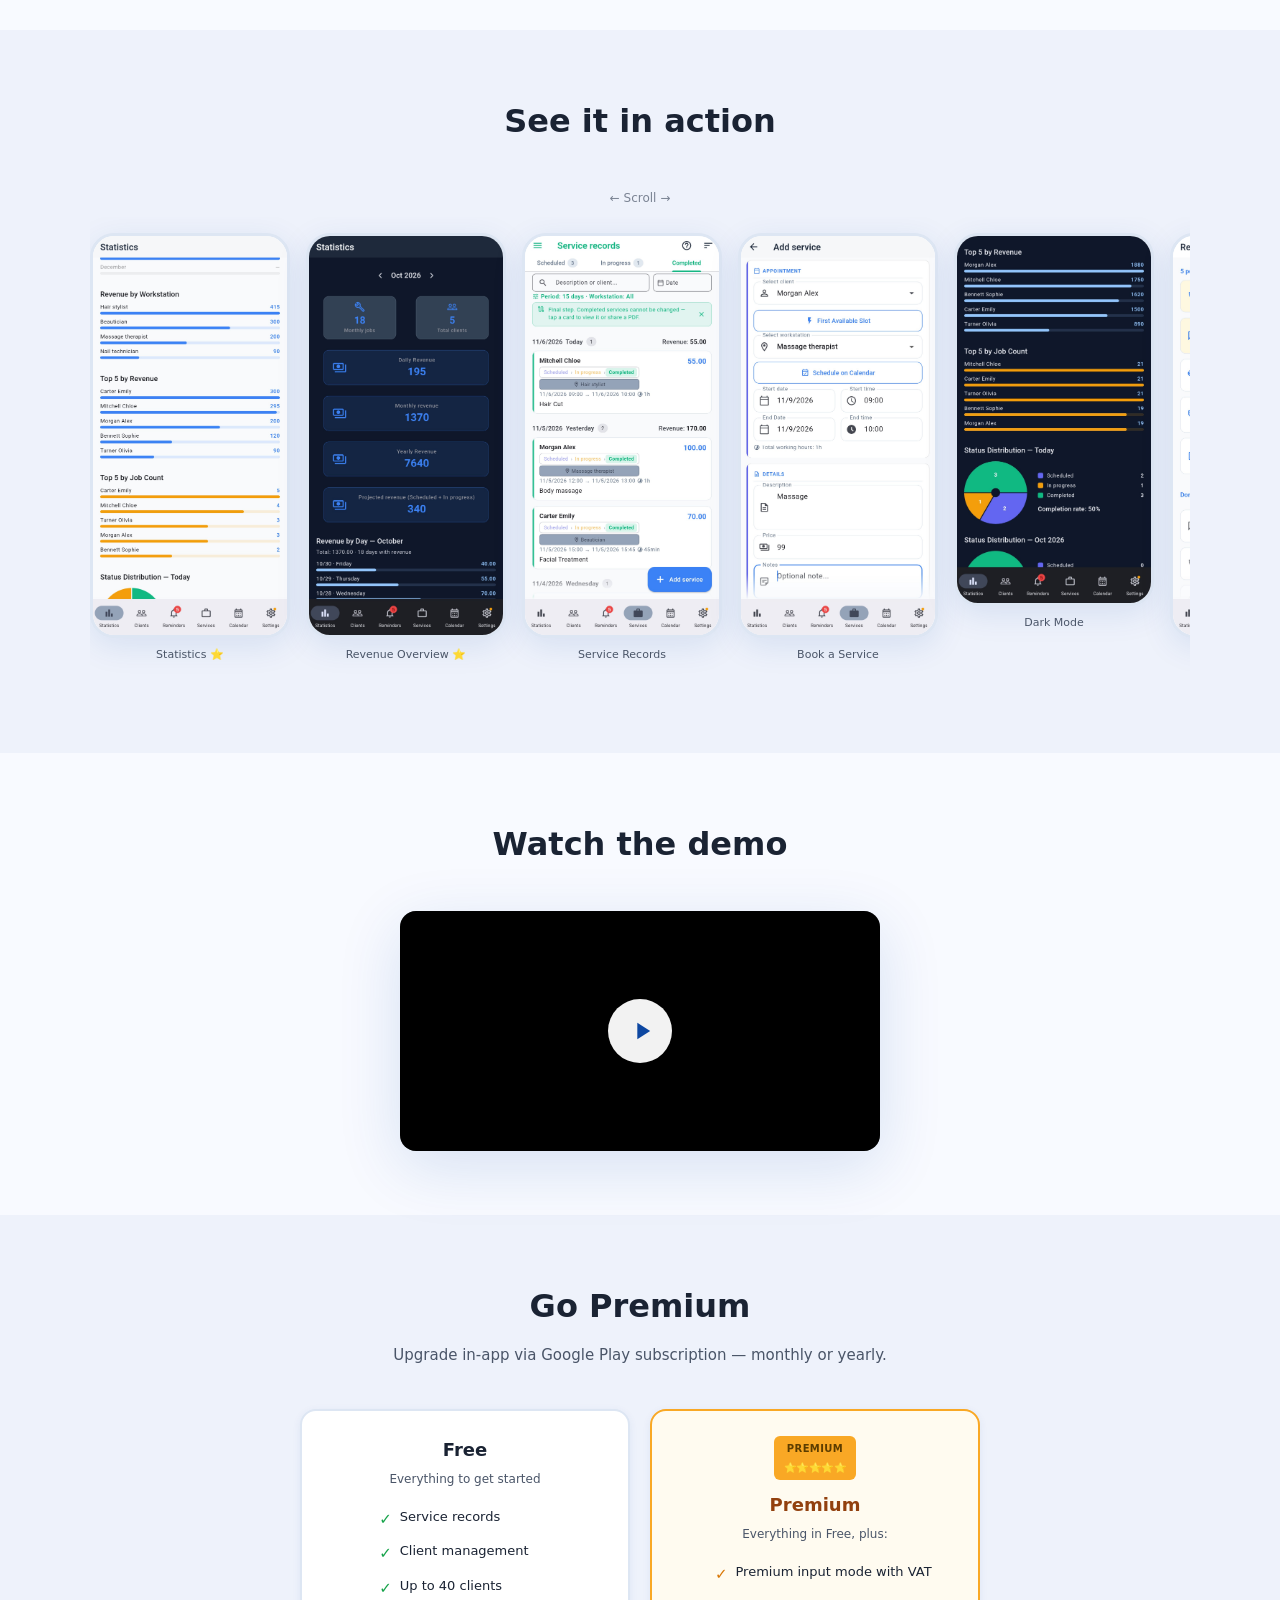
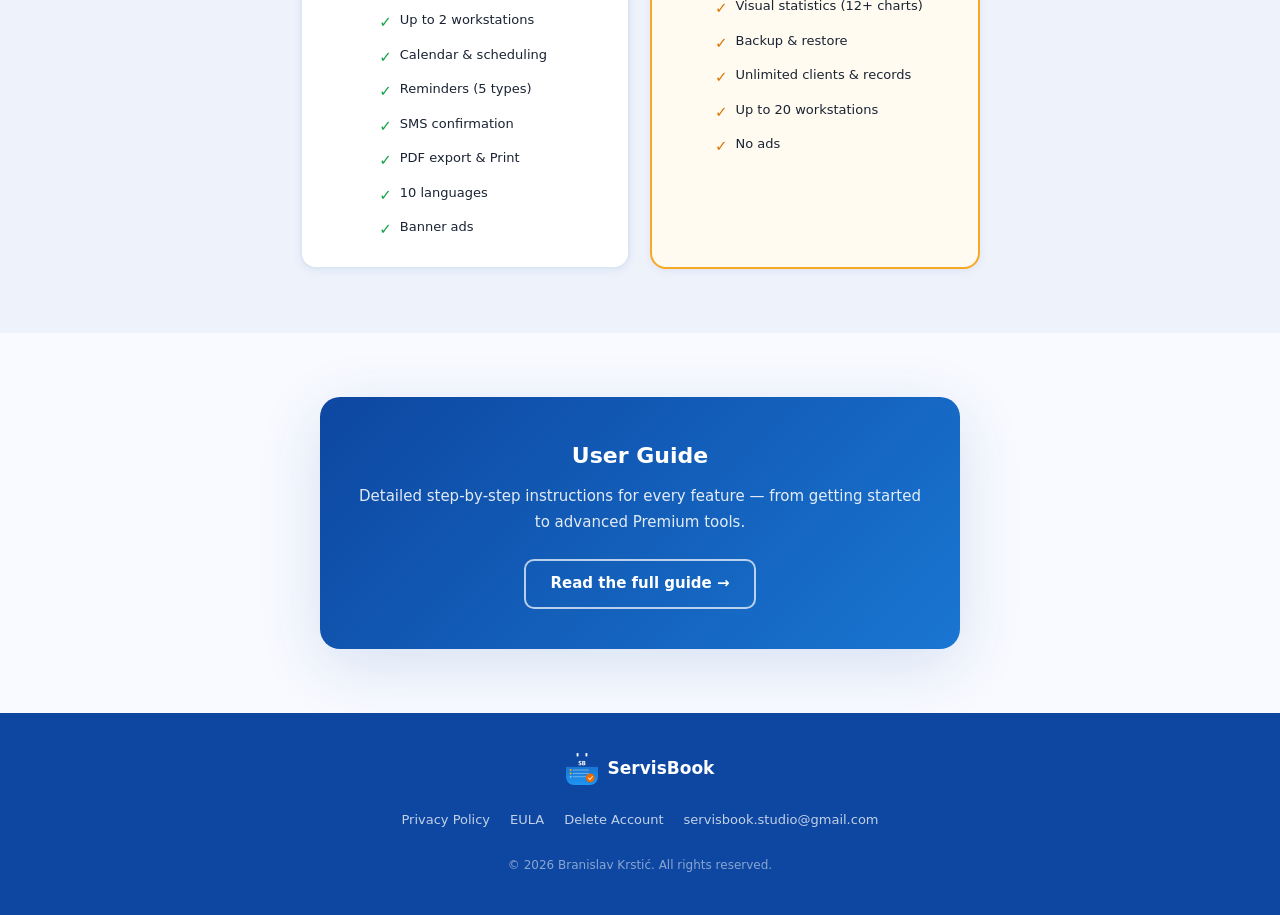
==== commit f48fc91e: "Gallery: add booking, revenue overview and dark mode screenshots" ====
--- a/index.html
+++ b/index.html
@@ -547,8 +547,20 @@
         <div class="gallery-caption" data-i18n="cap_3">Statistics ⭐</div>
       </div>
       <div class="gallery-item">
+        <div class="phone-frame"><img draggable="false" src="assets/22.jpg" alt="Revenue Overview" loading="lazy"></div>
+        <div class="gallery-caption" data-i18n="cap_9">Revenue Overview ⭐</div>
+      </div>
+      <div class="gallery-item">
         <div class="phone-frame"><img draggable="false" src="assets/1.jpg" alt="Service Records" loading="lazy"></div>
         <div class="gallery-caption" data-i18n="cap_1">Service Records</div>
+      </div>
+      <div class="gallery-item">
+        <div class="phone-frame"><img draggable="false" src="assets/21.jpg" alt="Book a Service" loading="lazy"></div>
+        <div class="gallery-caption" data-i18n="cap_8">Book a Service</div>
+      </div>
+      <div class="gallery-item">
+        <div class="phone-frame"><img draggable="false" src="assets/23.jpg" alt="Dark Mode" loading="lazy"></div>
+        <div class="gallery-caption" data-i18n="cap_10">Dark Mode</div>
       </div>
       <div class="gallery-item">
         <div class="phone-frame"><img draggable="false" src="assets/4.jpg" alt="Reminders" loading="lazy"></div>
@@ -695,7 +707,7 @@
     cmp_reminders:'Reminders (5 types)', cmp_sms:'SMS confirmation', cmp_pdf:'PDF export & Print', cmp_lang:'10 languages',
     cmp_clients_free:'Up to 40 clients', cmp_workstations_free:'Up to 2 workstations', cmp_ads_free:'Banner ads',
     cmp_invoice:'Premium input mode with VAT', cmp_stats:'Visual statistics (12+ charts)', cmp_backup:'Backup & restore', cmp_unlimited:'Unlimited clients & records', cmp_workstations:'Up to 20 workstations', cmp_no_ads:'No ads',
-    cap_1:'Service Records', cap_2:'Calendar', cap_3:'Statistics ⭐', cap_4:'Reminders', cap_5:'Working Hours', cap_6:'Service Details', cap_7:'Settings',
+    cap_1:'Service Records', cap_2:'Calendar', cap_3:'Statistics ⭐', cap_4:'Reminders', cap_5:'Working Hours', cap_6:'Service Details', cap_7:'Settings', cap_8:'Book a Service', cap_9:'Revenue Overview ⭐', cap_10:'Dark Mode',
   },
   sr: {
     nav_features:'Mogućnosti', nav_guide:'Uputstvo', nav_premium:'Premium', nav_contact:'Kontakt',
@@ -730,7 +742,7 @@
     cmp_reminders:'Podsetnici (5 vrsta)', cmp_sms:'SMS potvrda', cmp_pdf:'PDF izvoz i štampanje', cmp_lang:'10 jezika',
     cmp_clients_free:'Do 40 klijenata', cmp_workstations_free:'Do 2 radna mesta', cmp_ads_free:'Reklamni baneri',
     cmp_invoice:'Premium unos sa PDV-om', cmp_stats:'Vizuelne statistike (12+ grafikona)', cmp_backup:'Backup i obnavljanje', cmp_unlimited:'Neograničen broj klijenata i usluga', cmp_workstations:'Do 20 radnih mesta', cmp_no_ads:'Bez reklama',
-    cap_1:'Evidencija usluga', cap_2:'Kalendar', cap_3:'Statistike ⭐', cap_4:'Podsetnici', cap_5:'Radno vreme', cap_6:'Detalji usluge', cap_7:'Podešavanja',
+    cap_1:'Evidencija usluga', cap_2:'Kalendar', cap_3:'Statistike ⭐', cap_4:'Podsetnici', cap_5:'Radno vreme', cap_6:'Detalji usluge', cap_7:'Podešavanja', cap_8:'Zakazivanje', cap_9:'Pregled prihoda ⭐', cap_10:'Tamni režim',
   },
   de: {
     nav_features:'Funktionen', nav_guide:'Benutzerhandbuch', nav_premium:'Premium', nav_contact:'Kontakt',
@@ -765,7 +777,7 @@
     cmp_reminders:'Erinnerungen (5 Typen)', cmp_sms:'SMS-Bestätigung', cmp_pdf:'PDF-Export & Drucken', cmp_lang:'10 Sprachen',
     cmp_clients_free:'Bis zu 40 Kunden', cmp_workstations_free:'Bis zu 2 Arbeitsplätze', cmp_ads_free:'Werbebanner',
     cmp_invoice:'Premium-Eingabemodus mit MwSt', cmp_stats:'Visuelle Statistiken (12+ Diagramme)', cmp_backup:'Backup & Wiederherstellung', cmp_unlimited:'Unbegrenzte Kunden & Aufträge', cmp_workstations:'Bis zu 20 Arbeitsplätze', cmp_no_ads:'Keine Werbung',
-    cap_1:'Serviceaufträge', cap_2:'Kalender', cap_3:'Statistiken ⭐', cap_4:'Erinnerungen', cap_5:'Arbeitszeiten', cap_6:'Servicedetails', cap_7:'Einstellungen',
+    cap_1:'Serviceaufträge', cap_2:'Kalender', cap_3:'Statistiken ⭐', cap_4:'Erinnerungen', cap_5:'Arbeitszeiten', cap_6:'Servicedetails', cap_7:'Einstellungen', cap_8:'Termin buchen', cap_9:'Umsatzübersicht ⭐', cap_10:'Dunkelmodus',
   },
   fr: {
     nav_features:'Fonctionnalités', nav_guide:'Guide', nav_premium:'Premium', nav_contact:'Contact',
@@ -799,7 +811,7 @@
     cmp_reminders:'Rappels (5 types)', cmp_sms:'Confirmation SMS', cmp_pdf:'Export PDF & Impression', cmp_lang:'10 langues',
     cmp_clients_free:"Jusqu'à 40 clients", cmp_workstations_free:"Jusqu'à 2 postes de travail", cmp_ads_free:'Bannières publicitaires',
     cmp_invoice:'Mode saisie Premium avec TVA', cmp_stats:'Statistiques visuelles (12+ graphiques)', cmp_backup:'Sauvegarde & Restauration', cmp_unlimited:'Clients & fiches illimités', cmp_workstations:"Jusqu'à 20 postes de travail", cmp_no_ads:'Sans publicités',
-    cap_1:'Fiches de service', cap_2:'Calendrier', cap_3:'Statistiques ⭐', cap_4:'Rappels', cap_5:'Horaires', cap_6:'Détails service', cap_7:'Paramètres',
+    cap_1:'Fiches de service', cap_2:'Calendrier', cap_3:'Statistiques ⭐', cap_4:'Rappels', cap_5:'Horaires', cap_6:'Détails service', cap_7:'Paramètres', cap_8:'Prendre rendez-vous', cap_9:'Aperçu des revenus ⭐', cap_10:'Mode sombre',
   },
   es: {
     nav_features:'Funciones', nav_guide:'Guía', nav_premium:'Premium', nav_contact:'Contacto',
@@ -833,7 +845,7 @@
     cmp_reminders:'Recordatorios (5 tipos)', cmp_sms:'Confirmación SMS', cmp_pdf:'Exportar PDF & Imprimir', cmp_lang:'10 idiomas',
     cmp_clients_free:'Hasta 40 clientes', cmp_workstations_free:'Hasta 2 puestos de trabajo', cmp_ads_free:'Anuncios de banner',
     cmp_invoice:'Modo entrada Premium con IVA', cmp_stats:'Estadísticas visuales (12+ gráficos)', cmp_backup:'Copia y Restauración', cmp_unlimited:'Clientes y registros ilimitados', cmp_workstations:'Hasta 20 puestos de trabajo', cmp_no_ads:'Sin anuncios',
-    cap_1:'Registros de servicio', cap_2:'Calendario', cap_3:'Estadísticas ⭐', cap_4:'Recordatorios', cap_5:'Horario laboral', cap_6:'Detalles servicio', cap_7:'Ajustes',
+    cap_1:'Registros de servicio', cap_2:'Calendario', cap_3:'Estadísticas ⭐', cap_4:'Recordatorios', cap_5:'Horario laboral', cap_6:'Detalles servicio', cap_7:'Ajustes', cap_8:'Reservar cita', cap_9:'Resumen de ingresos ⭐', cap_10:'Modo oscuro',
   },
   it: {
     nav_features:'Funzionalità', nav_guide:'Guida', nav_premium:'Premium', nav_contact:'Contatti',
@@ -867,7 +879,7 @@
     cmp_reminders:'Promemoria (5 tipi)', cmp_sms:'Conferma SMS', cmp_pdf:'Esporta PDF & Stampa', cmp_lang:'10 lingue',
     cmp_clients_free:'Fino a 40 clienti', cmp_workstations_free:'Fino a 2 postazioni', cmp_ads_free:'Banner pubblicitari',
     cmp_invoice:'Modalità inserimento Premium con IVA', cmp_stats:'Statistiche visive (12+ grafici)', cmp_backup:'Backup e Ripristino', cmp_unlimited:'Clienti e ordini illimitati', cmp_workstations:'Fino a 20 postazioni', cmp_no_ads:'Senza pubblicità',
-    cap_1:'Ordini di servizio', cap_2:'Calendario', cap_3:'Statistiche ⭐', cap_4:'Promemoria', cap_5:'Orario lavoro', cap_6:'Dettagli servizio', cap_7:'Impostazioni',
+    cap_1:'Ordini di servizio', cap_2:'Calendario', cap_3:'Statistiche ⭐', cap_4:'Promemoria', cap_5:'Orario lavoro', cap_6:'Dettagli servizio', cap_7:'Impostazioni', cap_8:'Prenota servizio', cap_9:'Panoramica ricavi ⭐', cap_10:'Modalità scura',
   },
   pt: {
     nav_features:'Funcionalidades', nav_guide:'Guia', nav_premium:'Premium', nav_contact:'Contato',
@@ -901,7 +913,7 @@
     cmp_reminders:'Lembretes (5 tipos)', cmp_sms:'Confirmação SMS', cmp_pdf:'Exportar PDF & Imprimir', cmp_lang:'10 idiomas',
     cmp_clients_free:'Até 40 clientes', cmp_workstations_free:'Até 2 postos de trabalho', cmp_ads_free:'Anúncios de banner',
     cmp_invoice:'Modo entrada Premium com IVA', cmp_stats:'Estatísticas visuais (12+ gráficos)', cmp_backup:'Backup e Restauração', cmp_unlimited:'Clientes e registros ilimitados', cmp_workstations:'Até 20 postos de trabalho', cmp_no_ads:'Sem anúncios',
-    cap_1:'Registros de serviço', cap_2:'Calendário', cap_3:'Estatísticas ⭐', cap_4:'Lembretes', cap_5:'Horário de trabalho', cap_6:'Detalhes do serviço', cap_7:'Configurações',
+    cap_1:'Registros de serviço', cap_2:'Calendário', cap_3:'Estatísticas ⭐', cap_4:'Lembretes', cap_5:'Horário de trabalho', cap_6:'Detalhes do serviço', cap_7:'Configurações', cap_8:'Agendar serviço', cap_9:'Resumo de receitas ⭐', cap_10:'Modo escuro',
   },
   nl: {
     nav_features:'Functies', nav_guide:'Handleiding', nav_premium:'Premium', nav_contact:'Contact',
@@ -935,7 +947,7 @@
     cmp_reminders:'Herinneringen (5 typen)', cmp_sms:'SMS-bevestiging', cmp_pdf:'PDF exporteren & Afdrukken', cmp_lang:'10 talen',
     cmp_clients_free:'Tot 40 klanten', cmp_workstations_free:'Tot 2 werkplekken', cmp_ads_free:'Banneradvertenties',
     cmp_invoice:'Premium invoermodus met btw', cmp_stats:'Visuele statistieken (12+ grafieken)', cmp_backup:'Backup & Herstel', cmp_unlimited:'Onbeperkte klanten & records', cmp_workstations:'Tot 20 werkplekken', cmp_no_ads:'Geen advertenties',
-    cap_1:'Servicerecords', cap_2:'Kalender', cap_3:'Statistieken ⭐', cap_4:'Herinneringen', cap_5:'Werktijden', cap_6:'Servicedetails', cap_7:'Instellingen',
+    cap_1:'Servicerecords', cap_2:'Kalender', cap_3:'Statistieken ⭐', cap_4:'Herinneringen', cap_5:'Werktijden', cap_6:'Servicedetails', cap_7:'Instellingen', cap_8:'Afspraak maken', cap_9:'Omzetoverzicht ⭐', cap_10:'Donkere modus',
   },
   pl: {
     nav_features:'Funkcje', nav_guide:'Przewodnik', nav_premium:'Premium', nav_contact:'Kontakt',
@@ -969,7 +981,7 @@
     cmp_reminders:'Przypomnienia (5 typów)', cmp_sms:'Potwierdzenie SMS', cmp_pdf:'Eksport PDF & Drukowanie', cmp_lang:'10 języków',
     cmp_clients_free:'Do 40 klientów', cmp_workstations_free:'Do 2 stanowisk pracy', cmp_ads_free:'Reklamy banerowe',
     cmp_invoice:'Tryb Premium z VAT', cmp_stats:'Statystyki wizualne (12+ wykresów)', cmp_backup:'Kopia zapasowa i przywócenie', cmp_unlimited:'Nieograniczeni klienci i zlecenia', cmp_workstations:'Do 20 stanowisk pracy', cmp_no_ads:'Bez reklam',
-    cap_1:'Zlecenia serwisowe', cap_2:'Kalendarz', cap_3:'Statystyki ⭐', cap_4:'Przypomnienia', cap_5:'Godziny pracy', cap_6:'Szczegóły zlecenia', cap_7:'Ustawienia',
+    cap_1:'Zlecenia serwisowe', cap_2:'Kalendarz', cap_3:'Statystyki ⭐', cap_4:'Przypomnienia', cap_5:'Godziny pracy', cap_6:'Szczegóły zlecenia', cap_7:'Ustawienia', cap_8:'Umów wizytę', cap_9:'Przegląd przychodów ⭐', cap_10:'Tryb ciemny',
   },
   hr: {
     nav_features:'Mogućnosti', nav_guide:'Upute', nav_premium:'Premium', nav_contact:'Kontakt',
@@ -1003,7 +1015,7 @@
     cmp_reminders:'Podsjetnici (5 vrsta)', cmp_sms:'SMS potvrda', cmp_pdf:'PDF izvoz i ispis', cmp_lang:'10 jezika',
     cmp_clients_free:'Do 40 klijenata', cmp_workstations_free:'Do 2 radna mjesta', cmp_ads_free:'Reklamni banneri',
     cmp_invoice:'Premium unos s PDV-om', cmp_stats:'Vizualne statistike (12+ grafikona)', cmp_backup:'Backup i obnova', cmp_unlimited:'Neograničen broj klijenata i usluga', cmp_workstations:'Do 20 radnih mjesta', cmp_no_ads:'Bez reklama',
-    cap_1:'Evidencija usluga', cap_2:'Kalendar', cap_3:'Statistike ⭐', cap_4:'Podsjetnici', cap_5:'Radno vrijeme', cap_6:'Detalji usluge', cap_7:'Postavke',
+    cap_1:'Evidencija usluga', cap_2:'Kalendar', cap_3:'Statistike ⭐', cap_4:'Podsjetnici', cap_5:'Radno vrijeme', cap_6:'Detalji usluge', cap_7:'Postavke', cap_8:'Zakazivanje', cap_9:'Pregled prihoda ⭐', cap_10:'Tamni način',
   },
 };
 
